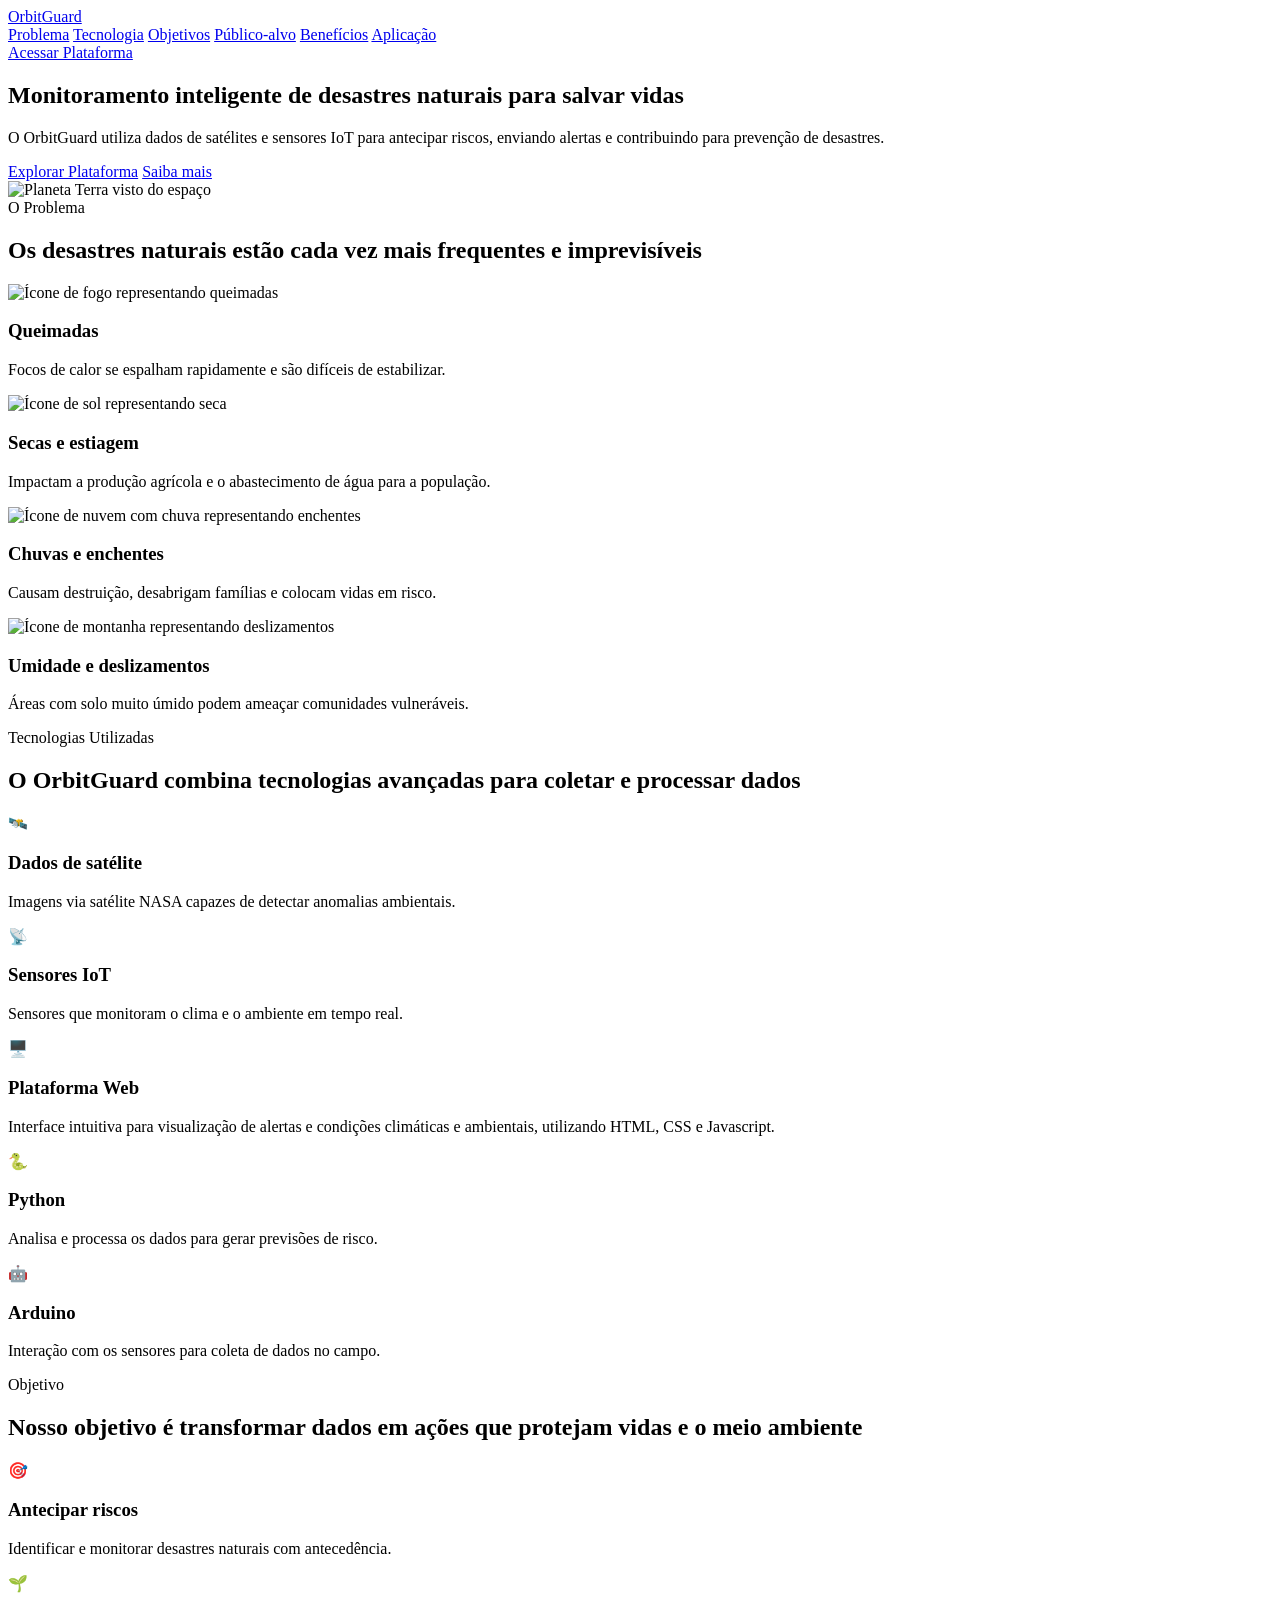
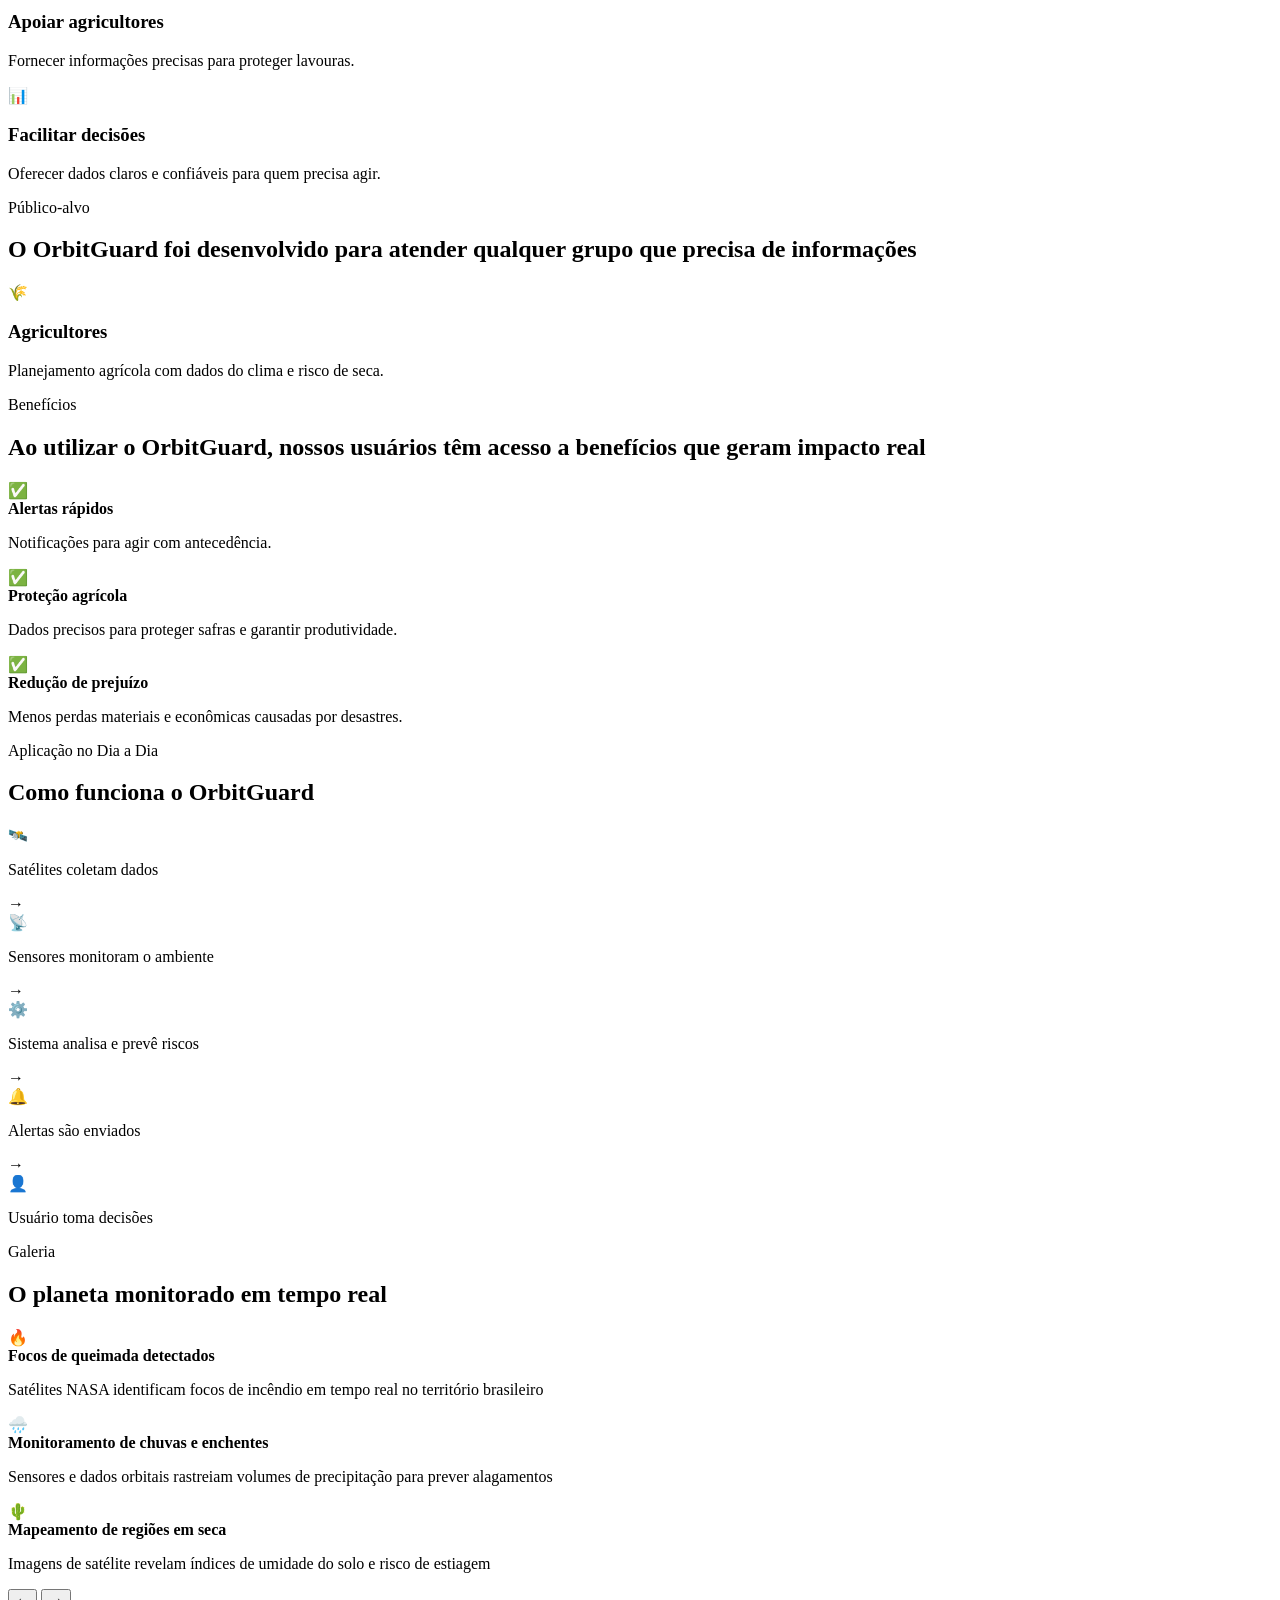
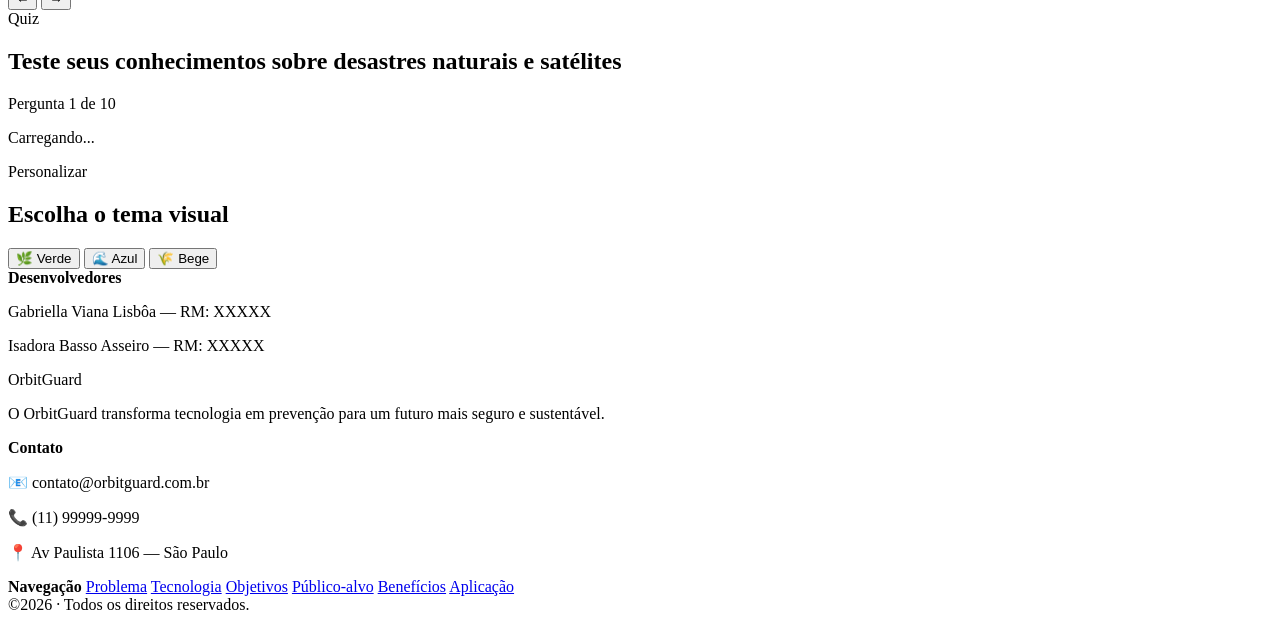
==== index.html @ 0c50b84f "feat/add estrutura html" ====
<!DOCTYPE html>
<html lang="pt-BR">
<head>
  <meta charset="UTF-8" />
  <meta name="viewport" content="width=device-width, initial-scale=1.0" />
  <title>OrbitGuard</title>

  <!-- Google Fonts — você pode trocar por outra que gostar -->
  <link rel="preconnect" href="https://fonts.googleapis.com" />
  <link rel="preconnect" href="https://fonts.gstatic.com" crossorigin />
  <link href="https://fonts.googleapis.com/css2?family=Inter:wght@400;500;600;700&display=swap" rel="stylesheet" />

  <link rel="stylesheet" href="css/style.css" />
</head>
<body>

  <!-- ========================================
       HEADER — fixo no topo, com nav e botão
  ======================================== -->
  <header class="header">
    <a href="#" class="logo">Orbit<span>Guard</span></a>

    <nav class="nav">
      <!-- Os hrefs apontam para o id de cada seção -->
      <a href="#problema">Problema</a>
      <a href="#tecnologia">Tecnologia</a>
      <a href="#objetivos">Objetivos</a>
      <a href="#publico">Público-alvo</a>
      <a href="#beneficios">Benefícios</a>
      <a href="#aplicacao">Aplicação</a>
    </nav>

    <a href="plataforma.html" class="btn-nav">Acessar Plataforma</a>
  </header>


  <!-- ========================================
       HERO — seção de destaque (antes das 6)
       Você pode manter, remover ou adaptar
  ======================================== -->
  <section class="hero">
    <div class="container hero-container">
      <div class="hero-texto">
        <h1>
          Monitoramento inteligente de
          <span class="destaque">desastres naturais</span>
          para salvar vidas
        </h1>
        <p>
          O OrbitGuard utiliza dados de satélites e sensores IoT
          para antecipar riscos, enviando alertas e contribuindo
          para prevenção de desastres.
        </p>
        <div class="hero-btns">
          <a href="plataforma.html" class="btn-primario">Explorar Plataforma</a>
          <a href="#problema" class="btn-secundario">Saiba mais</a>
        </div>
      </div>
      <div class="hero-imagem">
        <div class="terra-wrap">
          <!-- Blue Marble — foto oficial da NASA, domínio público -->
          <img class="terra-img" src="./img/ChatGPT_Image_4_de_jun._de_2026__15_25_46-removebg-preview.png" alt="Planeta Terra visto do espaço">
           
        
        </div>
      </div>
    </div>
  </section>

    <!-- 
       SEÇÃO 1 — PROBLEMA
       id="problema" para o menu funcionar
  -->
  <section id="problema" class="secao">
    <div class="container">

      <!-- Rótulo da seção (aquele texto pequeno verde em cima) -->
      <span class="rotulo-secao">O Problema</span>

      <h2>Os desastres naturais estão cada vez mais frequentes e imprevisíveis</h2>

      <!-- Grid de cards — adicione, remova ou edite os cards aqui -->
      <div class="cards-grid">

        <div class="card card-centro">
          <div class="card-icon"><img src="./img/icon fire.svg" alt="Ícone de fogo representando queimadas"></div>
          <h3>Queimadas</h3>
          <p>Focos de calor se espalham rapidamente e são difíceis de estabilizar.</p>
        </div>

        <div class="card card-centro">
          <div class="card-icon"><img src="./img/icon sun.svg" alt="Ícone de sol representando seca"></div>
          <h3>Secas e estiagem</h3>
          <p>Impactam a produção agrícola e o abastecimento de água para a população.</p>
        </div>

        <div class="card card-centro">
          <div class="card-icon"><img src="./img/icon cloud rain.svg" alt="Ícone de nuvem com chuva representando enchentes"></div>
          <h3>Chuvas e enchentes</h3>
          <p>Causam destruição, desabrigam famílias e colocam vidas em risco.</p>
        </div>

        <div class="card card-centro">
          <div class="card-icon"><img src="./img/icon mountain.svg" alt="Ícone de montanha representando deslizamentos"></div>
          <h3>Umidade e deslizamentos</h3>
          <p>Áreas com solo muito úmido podem ameaçar comunidades vulneráveis.</p>
        </div>

      </div>
        </div>
  </section>


  <!-- ========================================
       SEÇÃO 2 — TECNOLOGIA
  ======================================== -->
  <section id="tecnologia" class="secao secao-alt">
    <div class="container">

      <span class="rotulo-secao">Tecnologias Utilizadas</span>

      <h2>O OrbitGuard combina tecnologias avançadas para coletar e processar dados</h2>

      <div class="cards-grid cards-grid-5">

        <div class="card card-centro">
          <div class="card-icon">🛰️</div>
          <h3>Dados de satélite</h3>
          <p>Imagens via satélite NASA capazes de detectar anomalias ambientais.</p>
        </div>

        <div class="card card-centro">
          <div class="card-icon">📡</div>
          <h3>Sensores IoT</h3>
          <p>Sensores que monitoram o clima e o ambiente em tempo real.</p>
        </div>

        <div class="card card-centro">
          <div class="card-icon">🖥️</div>
          <h3>Plataforma Web</h3>
          <p>Interface intuitiva para visualização de alertas e condições climáticas e ambientais, utilizando HTML, CSS e Javascript.</p>
        </div>

        <div class="card card-centro">
          <div class="card-icon">🐍</div>
          <h3>Python</h3>
          <p>Analisa e processa os dados para gerar previsões de risco.</p>
        </div>

        <div class="card card-centro">
          <div class="card-icon">🤖</div>
          <h3>Arduino</h3>
          <p>Interação com os sensores para coleta de dados no campo.</p>
        </div>

      </div>
    </div>
  </section>


  <!-- ========================================
       SEÇÃO 3 — OBJETIVOS
  ======================================== -->
  <section id="objetivos" class="secao">
    <div class="container">

      <span class="rotulo-secao">Objetivo</span>

      <h2>Nosso objetivo é transformar dados em ações que protejam vidas e o meio ambiente</h2>

      <div class="cards-grid cards-grid-3">

        <div class="card">
          <div class="card-icon">🎯</div>
          <h3>Antecipar riscos</h3>
          <p>Identificar e monitorar desastres naturais com antecedência.</p>
        </div>

        <div class="card">
          <div class="card-icon">🌱</div>
          <h3>Apoiar agricultores</h3>
          <p>Fornecer informações precisas para proteger lavouras.</p>
        </div>

        <div class="card">
          <div class="card-icon">📊</div>
          <h3>Facilitar decisões</h3>
          <p>Oferecer dados claros e confiáveis para quem precisa agir.</p>
        </div>

      </div>
    </div>
  </section>


  <!-- ========================================
       SEÇÃO 4 — PÚBLICO-ALVO
  ======================================== -->
  <section id="publico" class="secao secao-alt">
    <div class="container">

      <span class="rotulo-secao">Público-alvo</span>

      <h2>O OrbitGuard foi desenvolvido para atender qualquer grupo que precisa de informações</h2>

      <div class="cards-grid cards-grid-3 cards-grid-centro">

        <div class="card card-centro">
          <div class="card-icon">🌾</div>
          <h3>Agricultores</h3>
          <p>Planejamento agrícola com dados do clima e risco de seca.</p>
        </div>

      </div>
    </div>
  </section>


  <!-- ========================================
       SEÇÃO 5 — BENEFÍCIOS
  ======================================== -->
  <section id="beneficios" class="secao">
    <div class="container">

      <span class="rotulo-secao">Benefícios</span>

      <h2>Ao utilizar o OrbitGuard, nossos usuários têm acesso a benefícios que geram impacto real</h2>

      <!-- Lista de benefícios com ícone de check -->
      <div class="beneficios-lista">

        <div class="beneficio-item">
          <span class="check">✅</span>
          <div>
            <strong>Alertas rápidos</strong>
            <p>Notificações para agir com antecedência.</p>
          </div>
        </div>

        <div class="beneficio-item">
          <span class="check">✅</span>
          <div>
            <strong>Proteção agrícola</strong>
            <p>Dados precisos para proteger safras e garantir produtividade.</p>
          </div>
        </div>

        <div class="beneficio-item">
          <span class="check">✅</span>
          <div>
            <strong>Redução de prejuízo</strong>
            <p>Menos perdas materiais e econômicas causadas por desastres.</p>
          </div>
        </div>

      </div>
    </div>
  </section>


  <!-- ========================================
       SEÇÃO 6 — APLICAÇÃO NO DIA A DIA
  ======================================== -->
  <section id="aplicacao" class="secao secao-alt">
    <div class="container">

      <span class="rotulo-secao">Aplicação no Dia a Dia</span>

      <h2>Como funciona o OrbitGuard</h2>

      <!-- Fluxo em etapas — adapte os textos e ícones -->
      <div class="fluxo">

        <div class="fluxo-item">
          <div class="fluxo-icon">🛰️</div>
          <p>Satélites coletam dados</p>
        </div>

        <div class="fluxo-seta">→</div>

        <div class="fluxo-item">
          <div class="fluxo-icon">📡</div>
          <p>Sensores monitoram o ambiente</p>
        </div>

        <div class="fluxo-seta">→</div>

        <div class="fluxo-item">
          <div class="fluxo-icon">⚙️</div>
          <p>Sistema analisa e prevê riscos</p>
        </div>

        <div class="fluxo-seta">→</div>

        <div class="fluxo-item">
          <div class="fluxo-icon">🔔</div>
          <p>Alertas são enviados</p>
        </div>

        <div class="fluxo-seta">→</div>

        <div class="fluxo-item">
          <div class="fluxo-icon">👤</div>
          <p>Usuário toma decisões</p>
        </div>

      </div>
    </div>
  </section>


  

  <!-- ========================================
       SEÇÃO SLIDESHOW
  ======================================== -->
  <section id="slideshow" class="secao secao-alt">
    <div class="container">
      <span class="rotulo-secao">Galeria</span>
      <h2>O planeta monitorado em tempo real</h2>

      <div class="slideshow">
        <!-- Slides — troque os emojis/textos pelas suas imagens -->
        <div class="slide active">
          <div class="slide-placeholder">
            <div class="slide-emoji">🔥</div>
            <div class="slide-legenda">
              <strong>Focos de queimada detectados</strong>
              <p>Satélites NASA identificam focos de incêndio em tempo real no território brasileiro</p>
            </div>
          </div>
        </div>

        <div class="slide">
          <div class="slide-placeholder slide-2">
            <div class="slide-emoji">🌧️</div>
            <div class="slide-legenda">
              <strong>Monitoramento de chuvas e enchentes</strong>
              <p>Sensores e dados orbitais rastreiam volumes de precipitação para prever alagamentos</p>
            </div>
          </div>
        </div>

        <div class="slide">
          <div class="slide-placeholder slide-3">
            <div class="slide-emoji">🌵</div>
            <div class="slide-legenda">
              <strong>Mapeamento de regiões em seca</strong>
              <p>Imagens de satélite revelam índices de umidade do solo e risco de estiagem</p>
            </div>
          </div>
        </div>

        <!-- Botões de navegação -->
        <button class="slide-btn slide-prev" onclick="moverSlide(-1)">&#8592;</button>
        <button class="slide-btn slide-next" onclick="moverSlide(1)">&#8594;</button>

        <!-- Indicadores (bolinhas) -->
        <div class="slide-dots">
          <span class="dot active" onclick="irParaSlide(0)"></span>
          <span class="dot" onclick="irParaSlide(1)"></span>
          <span class="dot" onclick="irParaSlide(2)"></span>
        </div>
      </div>

    </div>
  </section>


  <!-- ========================================
       SEÇÃO QUIZ
  ======================================== -->
  <section id="quiz" class="secao">
    <div class="container">
      <span class="rotulo-secao">Quiz</span>
      <h2>Teste seus conhecimentos sobre desastres naturais e satélites</h2>

      <div class="quiz-box">

        <!-- Progresso -->
        <div class="quiz-progresso">
          <span id="quiz-num">Pergunta 1 de 10</span>
          <div class="barra-wrap">
            <div class="barra-fill" id="barra-fill" style="width: 10%"></div>
          </div>
        </div>

        <!-- Pergunta -->
        <div id="quiz-area">
          <p class="quiz-pergunta" id="quiz-pergunta">Carregando...</p>
          <div class="quiz-opcoes" id="quiz-opcoes">
            <!-- Opções geradas via JS -->
          </div>
          <p class="quiz-feedback" id="quiz-feedback"></p>
          <button class="btn-primario" id="btn-proxima" onclick="proximaPergunta()" style="display:none; margin-top:16px;">
            Próxima →
          </button>
        </div>

        <!-- Resultado final (escondido até acabar) -->
        <div id="quiz-resultado" style="display:none;" class="quiz-resultado">
          <div class="resultado-emoji" id="resultado-emoji">🏆</div>
          <h3 id="resultado-titulo">Parabéns!</h3>
          <p id="resultado-texto">Você acertou X de 10 perguntas.</p>
          <button class="btn-primario" onclick="reiniciarQuiz()" style="margin-top: 20px;">
            Jogar novamente
          </button>
        </div>

      </div>
    </div>
  </section>


  <!-- ========================================
       SEÇÃO TROCA DE TEMA (Web Dev)
  ======================================== -->
  <section class="secao secao-alt">
    <div class="container">
      <span class="rotulo-secao">Personalizar</span>
      <h2>Escolha o tema visual</h2>
      <div class="temas-row">
        <button class="tema-btn tema-verde active" onclick="trocarTema('verde')" title="Verde (padrão)">
          🌿 Verde
        </button>
        <button class="tema-btn tema-azul" onclick="trocarTema('azul')" title="Azul escuro">
          🌊 Azul
        </button>
        <button class="tema-btn tema-bege" onclick="trocarTema('bege')" title="Bege claro">
          🌾 Bege
        </button>
      </div>
    </div>
  </section>
  
  <!-- ========================================
       FOOTER
  ======================================== -->
  <footer class="footer">
    <div class="footer-inner">

      <div class="footer-col">
        <strong>Desenvolvedores</strong>
        <!-- Coloque aqui o nome e RM de cada integrante -->
        <p>Gabriella Viana Lisbôa — RM: XXXXX</p>
        <p>Isadora Basso Asseiro — RM: XXXXX</p>
      </div>

      <div class="footer-col footer-brand">
        <span class="logo">Orbit<span>Guard</span></span>
        <p>O OrbitGuard transforma tecnologia em prevenção para um futuro mais seguro e sustentável.</p>
      </div>

      <div class="footer-col">
        <strong>Contato</strong>
        <p>📧 contato@orbitguard.com.br</p>
        <p>📞 (11) 99999-9999</p>
        <p>📍 Av Paulista 1106 — São Paulo</p>
      </div>

      <div class="footer-col">
        <strong>Navegação</strong>
        <a href="#problema">Problema</a>
        <a href="#tecnologia">Tecnologia</a>
        <a href="#objetivos">Objetivos</a>
        <a href="#publico">Público-alvo</a>
        <a href="#beneficios">Benefícios</a>
        <a href="#aplicacao">Aplicação</a>
      </div>

    </div>

    <div class="footer-bottom">
      ©2026 · Todos os direitos reservados.
    </div>
  </footer>

  <script src="js/quiz.js"></script>

</body>
</html>
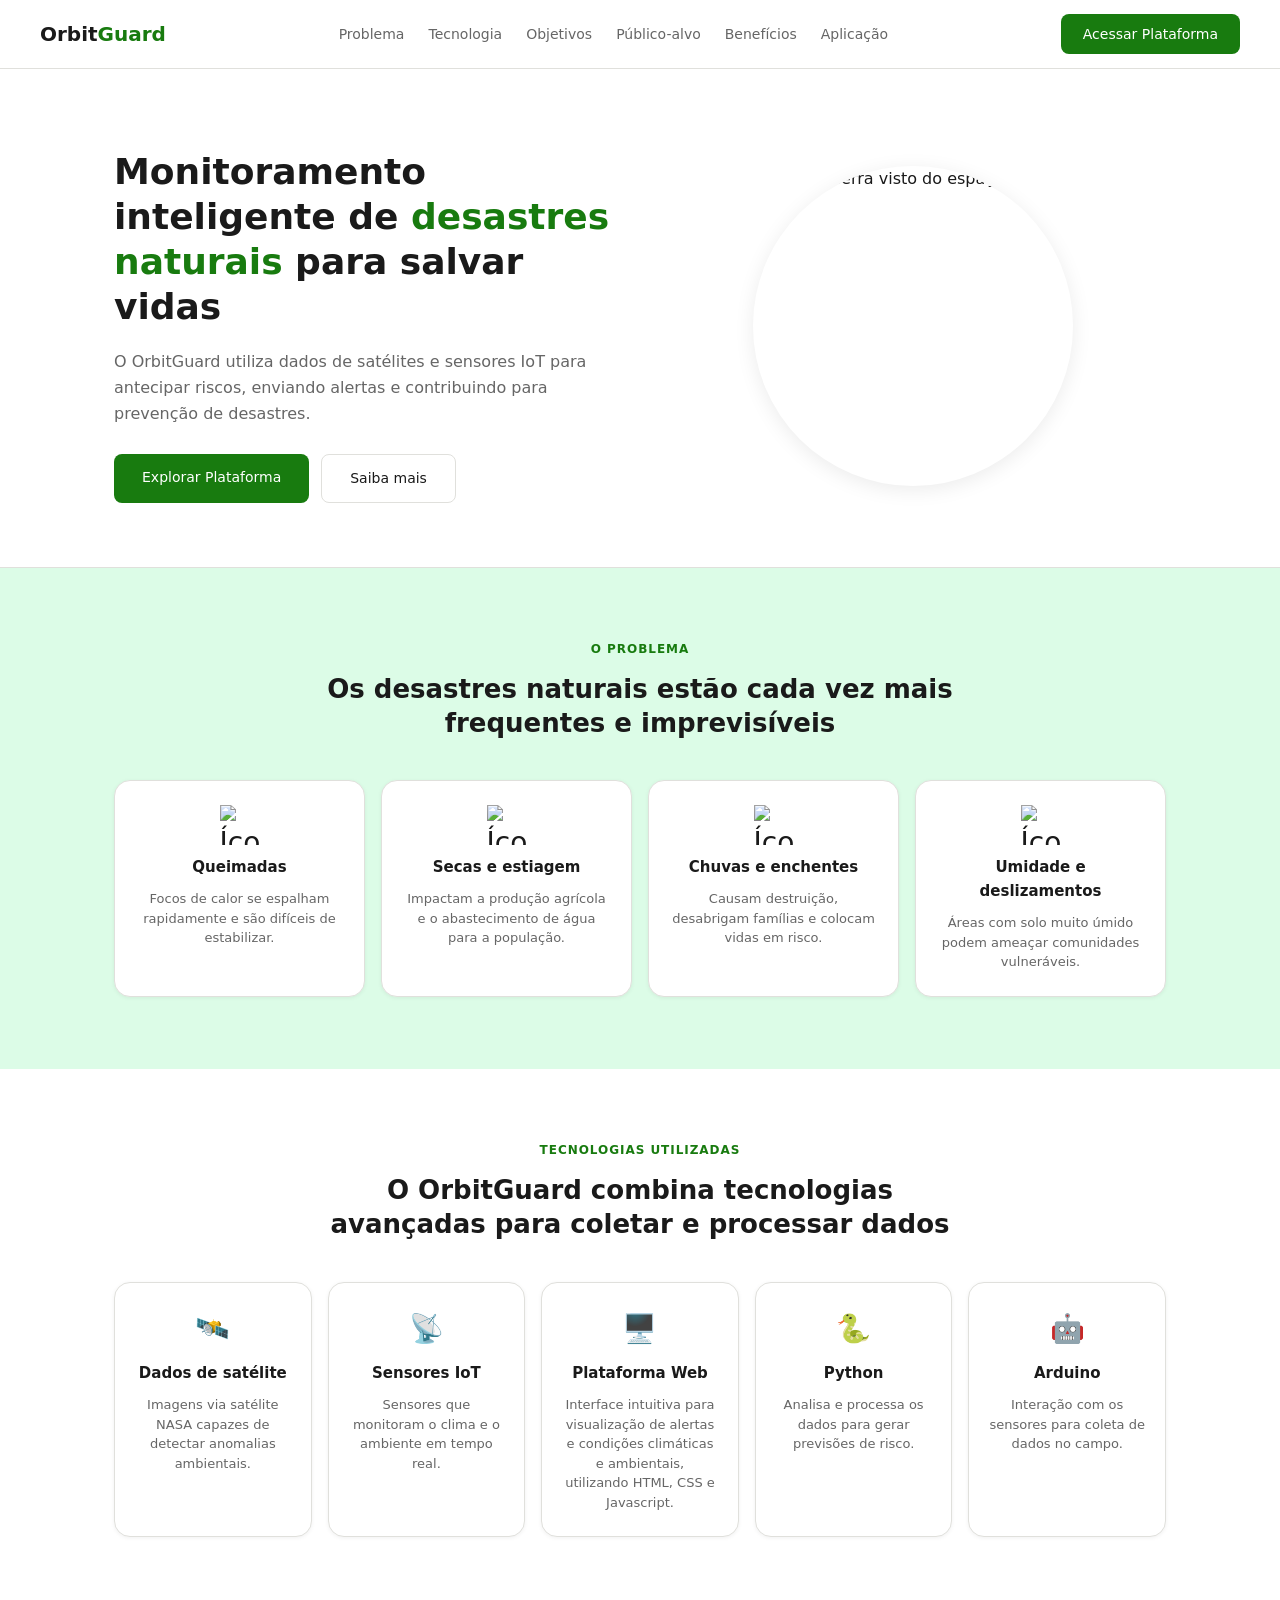
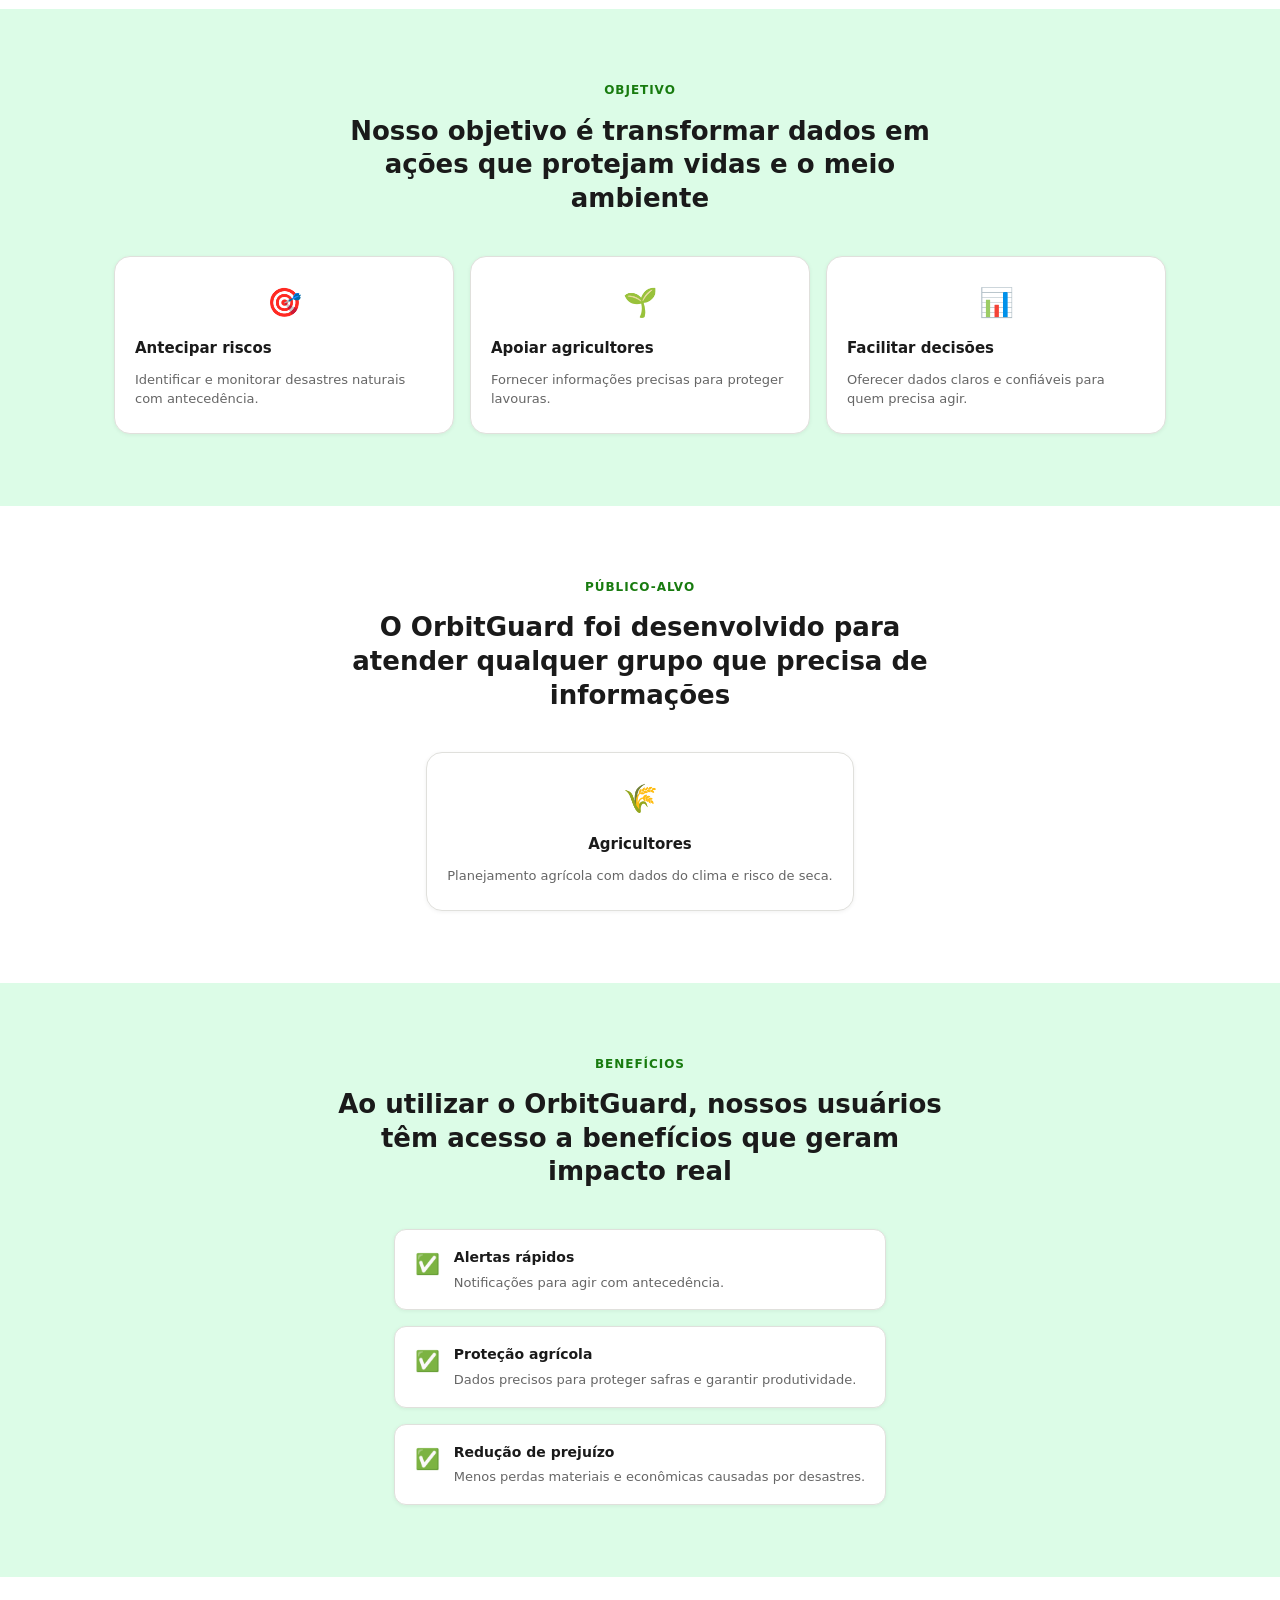
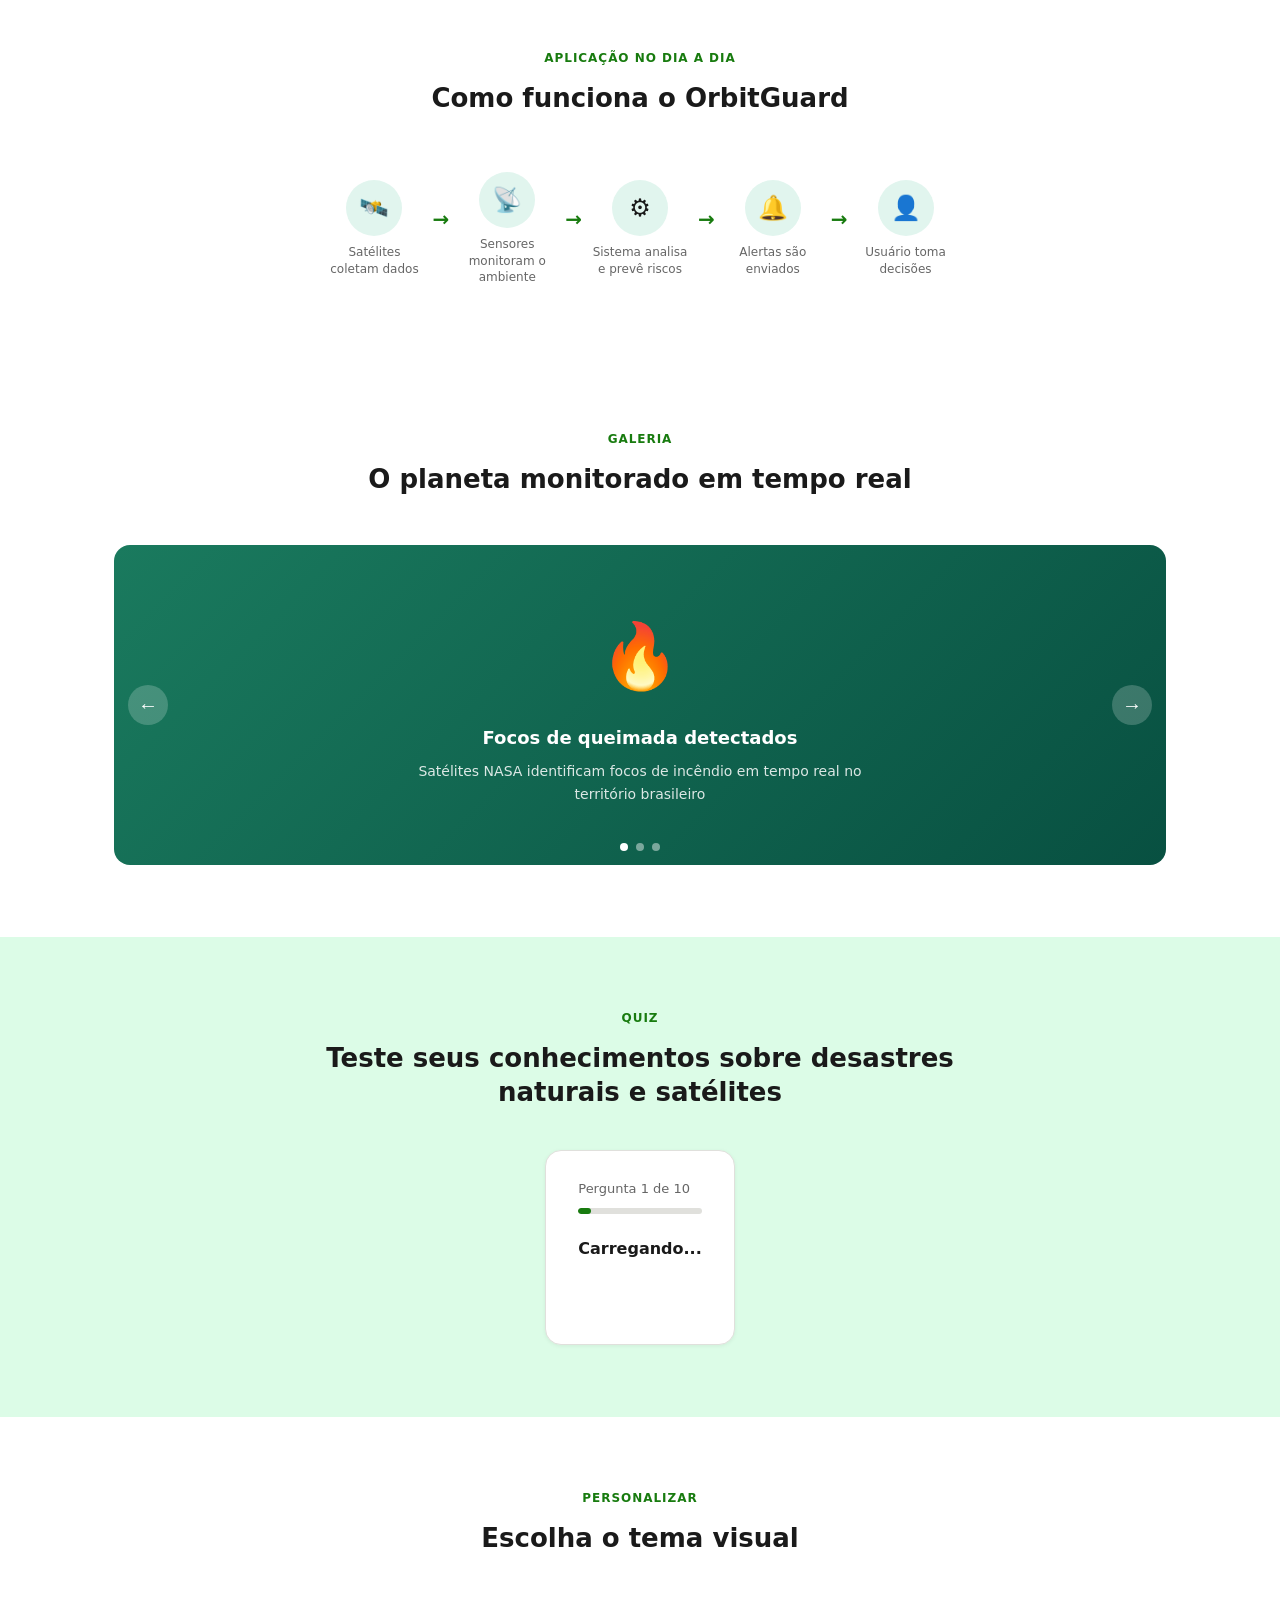
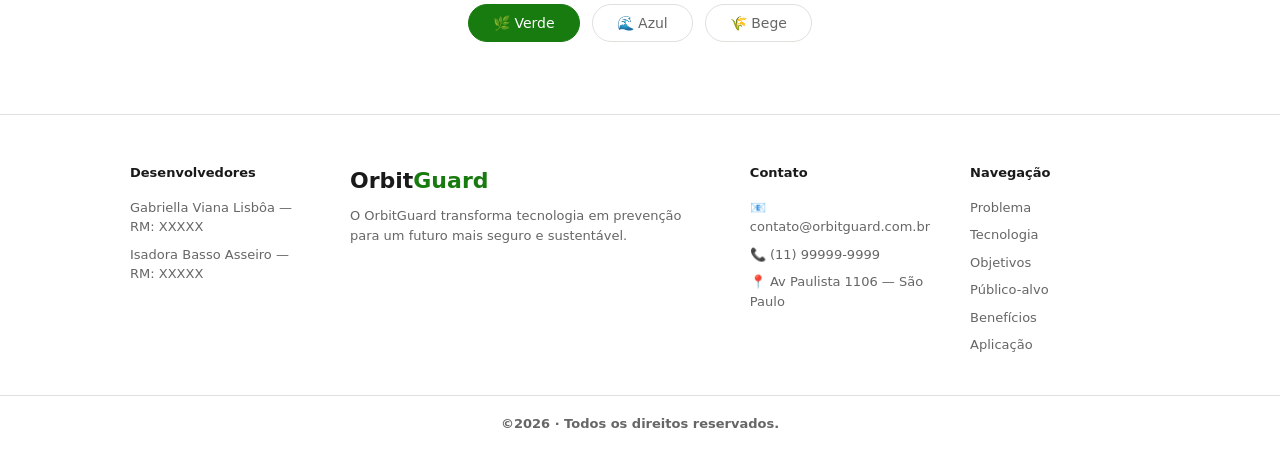
==== commit 39bad84f: "feat/linkagem com do html com css" ====
--- a/index.html
+++ b/index.html
@@ -10,7 +10,7 @@
   <link rel="preconnect" href="https://fonts.gstatic.com" crossorigin />
   <link href="https://fonts.googleapis.com/css2?family=Inter:wght@400;500;600;700&display=swap" rel="stylesheet" />
 
-  <link rel="stylesheet" href="css/style.css" />
+  <link rel="stylesheet" href="./css/style.css" />
 </head>
 <body>
 
--- a/css/style.css
+++ b/css/style.css
@@ -0,0 +1,696 @@
+/* ================================
+   RESET
+================================ */
+*, *::before, *::after {
+  box-sizing: border-box;
+  margin: 0;
+  padding: 0;
+}
+:root {
+  --green:       #187B0F;
+  --green-dark:  #187B0F;
+  --green-light: #E1F5EE;
+  --bg:          #DCFCE7;
+  --bg-alt:      #eaf0ea;
+  --white:       #ffffff;
+  --text:        #1a1a1a;
+  --text-muted:  #666666;
+  --border:      #e0e0dc;
+
+  --radius-sm:   8px;
+  --radius-md:   12px;
+  --radius-lg:   16px;
+  --shadow-sm:   0 1px 4px rgba(0,0,0,.06);
+  --shadow-md:   0 4px 20px rgba(0,0,0,.08);
+}
+
+/* ================================
+   BASE
+================================ */
+body {
+  font-family: 'Inter', system-ui, sans-serif;
+  background: var(--bg);
+  color: var(--text);
+  line-height: 1.6;
+}
+
+/* Container centralizado — usado em todas as seções */
+.container {
+  max-width: 1100px;
+  margin: 0 auto;
+  padding: 0 24px;
+}
+
+a {
+  text-decoration: none;
+  color: inherit;
+}
+
+img {
+  max-width: 100%;
+  display: block;
+}
+
+/* ================================
+   HEADER
+================================ */
+.header {
+  position: sticky;
+  top: 0;
+  z-index: 100;
+  background: var(--white);
+  border-bottom: 1px solid var(--border);
+  padding: 14px 40px;
+  display: flex;
+  align-items: center;
+  justify-content: space-between;
+  gap: 24px;
+}
+
+/* Logo */
+.logo {
+  font-size: 20px;
+  font-weight: 700;
+  color: var(--text);
+  white-space: nowrap;
+}
+
+.logo span {
+  color: var(--green);
+}
+
+/* Nav links */
+.nav {
+  display: flex;
+  align-items: center;
+  gap: 24px;
+}
+
+.nav a {
+  font-size: 14px;
+  color: var(--text-muted);
+  transition: color .15s;
+}
+
+.nav a:hover {
+  color: var(--text);
+}
+
+/* Botão do header */
+.btn-nav {
+  background: var(--green);
+  color: #fff;
+  padding: 9px 22px;
+  border-radius: var(--radius-sm);
+  font-size: 14px;
+  font-weight: 500;
+  white-space: nowrap;
+  transition: background .15s;
+}
+
+.btn-nav:hover {
+  background: var(--green-dark);
+}
+
+/* ================================
+   HERO
+================================ */
+.hero {
+  background: var(--white);
+  padding: 80px 0 64px;
+  border-bottom: 1px solid var(--border);
+  overflow: hidden;
+}
+
+/* Container do hero: 2 colunas */
+.hero-container {
+  display: grid;
+  grid-template-columns: 1fr 1fr;
+  align-items: center;
+  gap: 40px;
+  max-width: 1100px;
+}
+
+.hero-texto {
+  display: flex;
+  flex-direction: column;
+  gap: 20px;
+}
+
+.hero h1 {
+  font-size: 36px;
+  font-weight: 700;
+  line-height: 1.25;
+  color: var(--text);
+}
+
+/* Palavra em destaque no título */
+.destaque {
+  color: var(--green);
+}
+
+.hero p {
+  font-size: 16px;
+  color: var(--text-muted);
+  max-width: 480px;
+}
+
+.hero-btns {
+  display: flex;
+  gap: 12px;
+  flex-wrap: wrap;
+  margin-top: 8px;
+}
+
+/* Imagem da Terra */
+.hero-imagem {
+  display: flex;
+  justify-content: center;
+  align-items: center;
+
+ 
+}
+
+.terra-img {
+  object-fit: cover;
+  width: 320px;
+  height: 320px;
+  
+  
+ 
+}
+.terra-wrap {
+  width: 320px;
+  height: 320px;
+  border-radius: 50%;
+  overflow: hidden;
+  box-shadow: var(--shadow-md);
+
+}
+
+/* Botões do hero */
+.btn-primario {
+  background: var(--green);
+  color: #fff;
+  padding: 12px 28px;
+  border-radius: var(--radius-sm);
+  font-size: 14px;
+  font-weight: 500;
+  transition: background .15s;
+  display: inline-block;
+}
+
+.btn-primario:hover {
+  background: var(--green-dark);
+}
+
+.btn-secundario {
+  background: transparent;
+  color: var(--text);
+  border: 1.5px solid var(--border);
+  padding: 12px 28px;
+  border-radius: var(--radius-sm);
+  font-size: 14px;
+  font-weight: 500;
+  transition: all .15s;
+  display: inline-block;
+}
+
+.btn-secundario:hover {
+  border-color: var(--green);
+  color: var(--green);
+}
+
+/* ================================
+   SEÇÕES
+================================ */
+.secao {
+  padding: 72px 0;
+  background: var(--bg);
+}
+
+.secao .container {
+  display: flex;
+  flex-direction: column;
+  align-items: center;
+}
+
+/* Seções com fundo alternado */
+.secao-alt {
+  background: var(--white);
+}
+
+/* Rótulo pequeno verde em cima do título */
+.rotulo-secao {
+  display: block;
+  font-size: 12px;
+  font-weight: 600;
+  color: var(--green);
+  text-transform: uppercase;
+  letter-spacing: .08em;
+  margin-bottom: 14px;
+  text-align: center;
+}
+
+.secao h2 {
+  font-size: 26px;
+  font-weight: 700;
+  color: var(--text);
+  max-width: 640px;
+  line-height: 1.3;
+  margin-bottom: 40px;
+  text-align: center;
+}
+
+/* ================================
+   GRID DE CARDS (4 colunas)
+================================ */
+.cards-grid {
+  display: grid;
+  grid-template-columns: repeat(4, 1fr);
+  gap: 16px;
+}
+
+/* Variante de 3 colunas */
+.cards-grid-3 {
+  grid-template-columns: repeat(3, 1fr);
+}
+
+/* Grid centralizado — usado quando tem poucos cards (ex: público-alvo com 1 card) */
+.cards-grid-centro {
+ display: flex; 
+ justify-content: center;
+}
+
+/* Variante de 5 colunas */
+.cards-grid-5 {
+  grid-template-columns: repeat(5, 1fr);
+}
+
+/* Card individual */
+.card {
+  background: var(--white);
+  border: 1px solid var(--border);
+  border-radius: var(--radius-lg);
+  padding: 24px 20px;
+  display: flex;
+  flex-direction: column;
+  gap: 10px;
+  box-shadow: var(--shadow-sm);
+  transition: transform .18s, box-shadow .18s;
+ 
+}
+.card-agricola {
+  background: var(--white);
+  border: 1px solid var(--border);
+  border-radius: var(--radius-lg);
+  padding: 24px 20px;
+  display: flex;
+  flex-direction: column;
+  gap: 10px;
+  box-shadow: var(--shadow-sm);
+  transition: transform .18s, box-shadow .18s;
+  width: 400px;
+  height: 200px;
+ 
+}
+
+.card:hover {
+  transform: translateY(-3px);
+  box-shadow: var(--shadow-md);
+}
+
+.card-icon {
+  font-size: 28px;
+  display: flex;
+  justify-content: center;
+  align-items: center;
+}
+
+.card-icon img {
+  width: 40px;
+  height: 40px;
+  object-fit: contain;
+}
+
+/* Ícone SVG para seção problema */
+.card-icon-svg {
+  display: flex;
+  justify-content: center;
+  margin-bottom: 4px;
+}
+
+/* Card centralizado (usado na seção problema) */
+.card-centro {
+  align-items: center;
+  text-align: center;
+}
+
+.card h3 {
+  font-size: 15px;
+  font-weight: 600;
+  color: var(--text);
+}
+
+.card p {
+  font-size: 13px;
+  color: var(--text-muted);
+  line-height: 1.5;
+}
+
+/* ================================
+   BENEFÍCIOS (lista com check)
+================================ */
+.beneficios-lista {
+  display: flex;
+  flex-direction: column;
+  gap: 16px;
+  max-width: 640px;
+}
+
+.beneficio-item {
+  display: flex;
+  align-items: flex-start;
+  gap: 14px;
+  background: var(--white);
+  border: 1px solid var(--border);
+  border-radius: var(--radius-md);
+  padding: 16px 20px;
+  box-shadow: var(--shadow-sm);
+}
+
+.check {
+  font-size: 20px;
+  flex-shrink: 0;
+  margin-top: 2px;
+}
+
+.beneficio-item strong {
+  display: block;
+  font-size: 14px;
+  font-weight: 600;
+  color: var(--text);
+  margin-bottom: 4px;
+}
+
+.beneficio-item p {
+  font-size: 13px;
+  color: var(--text-muted);
+}
+
+/* ================================
+   FLUXO DE ETAPAS (seção 6)
+================================ */
+.fluxo {
+  display: flex;
+  align-items: center;
+  gap: 8px;
+  flex-wrap: wrap;
+  margin-top: 16px;
+}
+
+.fluxo-item {
+  display: flex;
+  flex-direction: column;
+  align-items: center;
+  gap: 8px;
+  text-align: center;
+  max-width: 100px;
+}
+
+.fluxo-icon {
+  width: 56px;
+  height: 56px;
+  background: var(--green-light);
+  border-radius: 50%;
+  display: flex;
+  align-items: center;
+  justify-content: center;
+  font-size: 24px;
+}
+
+.fluxo-item p {
+  font-size: 12px;
+  color: var(--text-muted);
+  line-height: 1.4;
+}
+
+.fluxo-seta {
+  font-size: 20px;
+  color: var(--green);
+  font-weight: 700;
+  padding-bottom: 20px;
+}
+
+/* ================================
+   FOOTER
+================================ */
+.footer {
+  background: var(--white);
+  border-top: 1px solid var(--border);
+}
+
+.footer-inner {
+  max-width: 1100px;
+  margin: 0 auto;
+  padding: 48px 40px 40px;
+  display: grid;
+  grid-template-columns: 1fr 2fr 1fr 1fr;
+  gap: 40px;
+}
+
+.footer-col {
+  display: flex;
+  flex-direction: column;
+  gap: 8px;
+}
+
+.footer-col strong {
+  font-size: 13px;
+  font-weight: 600;
+  color: var(--text);
+  margin-bottom: 6px;
+}
+
+.footer-col p,
+.footer-col a {
+  font-size: 13px;
+  color: var(--text-muted);
+  line-height: 1.5;
+  transition: color .15s;
+}
+
+.footer-col a:hover {
+  color: var(--green);
+}
+
+.footer-brand .logo {
+  font-size: 22px;
+  font-weight: 700;
+}
+
+.footer-bottom {
+  text-align: center;
+  font-size: 13px;
+  font-weight: 600;
+  color: var(--text-muted);
+  padding: 18px 40px;
+  border-top: 1px solid var(--border);
+}
+
+/* ================================
+   RESPONSIVO
+================================ */
+@media (max-width: 900px) {
+  .cards-grid,
+  .cards-grid-5 {
+    grid-template-columns: repeat(3, 1fr);
+  }
+
+  .footer-inner {
+    grid-template-columns: 1fr 1fr;
+  }
+
+  .nav {
+    display: none; /* simplificado — você pode criar um menu hambúrguer depois */
+  }
+}
+
+@media (max-width: 900px) {
+  .hero-container {
+    grid-template-columns: 1fr;
+  }
+  .terra-wrap {
+    width: 280px;
+    height: 280px;
+  }
+  .hero-imagem {
+    order: -1;
+  }
+}
+
+@media (max-width: 600px) {
+  .hero h1 {
+    font-size: 26px;
+  }
+
+  .cards-grid,
+  .cards-grid-3 {
+    grid-template-columns: 1fr;
+  }
+
+  .fluxo {
+    flex-direction: column;
+    align-items: flex-start;
+  }
+
+  .fluxo-seta {
+    transform: rotate(90deg);
+    padding: 0 0 0 22px;
+  }
+
+  .footer-inner {
+    grid-template-columns: 1fr;
+    gap: 28px;
+    padding: 32px 24px;
+  }
+
+  .header {
+    padding: 14px 20px;
+  }
+}
+
+
+/* ================================
+   SLIDESHOW
+================================ */
+.slideshow {
+  position: relative;
+  width: 100%;
+  border-radius: var(--radius-lg);
+  overflow: hidden;
+  margin-top: 8px;
+}
+
+.slide { display: none; }
+.slide.active { display: block; }
+
+.slide-placeholder {
+  background: linear-gradient(135deg, #1a7a5e 0%, #085041 100%);
+  height: 320px;
+  display: flex;
+  flex-direction: column;
+  align-items: center;
+  justify-content: center;
+  gap: 16px;
+  padding: 32px;
+  text-align: center;
+}
+
+.slide-2 { background: linear-gradient(135deg, #185FA5 0%, #0C3D70 100%); }
+.slide-3 { background: linear-gradient(135deg, #8a6a1a 0%, #5c4510 100%); }
+
+.slide-emoji { font-size: 64px; }
+
+.slide-legenda { color: #fff; }
+.slide-legenda strong { display: block; font-size: 18px; font-weight: 600; margin-bottom: 8px; }
+.slide-legenda p { font-size: 14px; opacity: .85; max-width: 480px; }
+
+.slide-btn {
+  position: absolute;
+  top: 50%;
+  transform: translateY(-50%);
+  background: rgba(255,255,255,.2);
+  border: none;
+  color: #fff;
+  font-size: 20px;
+  width: 40px;
+  height: 40px;
+  border-radius: 50%;
+  cursor: pointer;
+  transition: background .15s;
+}
+.slide-btn:hover { background: rgba(255,255,255,.4); }
+.slide-prev { left: 14px; }
+.slide-next { right: 14px; }
+
+.slide-dots {
+  position: absolute;
+  bottom: 14px;
+  left: 50%;
+  transform: translateX(-50%);
+  display: flex;
+  gap: 8px;
+}
+.dot { width: 8px; height: 8px; border-radius: 50%; background: rgba(255,255,255,.45); cursor: pointer; transition: background .2s; }
+.dot.active { background: #fff; }
+
+
+/* ================================
+   QUIZ
+================================ */
+.quiz-box {
+  background: var(--white);
+  border: 1px solid var(--border);
+  border-radius: var(--radius-lg);
+  padding: 28px 32px;
+  max-width: 680px;
+  box-shadow: var(--shadow-sm);
+}
+
+.quiz-progresso { display: flex; flex-direction: column; gap: 8px; margin-bottom: 24px; }
+.quiz-progresso span { font-size: 13px; color: var(--text-muted); font-weight: 500; }
+.barra-wrap { width: 100%; height: 6px; background: var(--border); border-radius: 10px; overflow: hidden; }
+.barra-fill { height: 100%; background: var(--green); border-radius: 10px; transition: width .4s ease; }
+
+.quiz-pergunta { font-size: 16px; font-weight: 600; color: var(--text); line-height: 1.4; margin-bottom: 20px; }
+
+.quiz-opcoes { display: flex; flex-direction: column; gap: 10px; }
+
+.opcao-btn {
+  width: 100%;
+  text-align: left;
+  background: var(--bg);
+  border: 1.5px solid var(--border);
+  border-radius: var(--radius-md);
+  padding: 12px 16px;
+  font-family: inherit;
+  font-size: 14px;
+  color: var(--text);
+  cursor: pointer;
+  transition: all .15s;
+}
+.opcao-btn:hover:not(:disabled) { border-color: var(--green); background: var(--green-light); }
+.opcao-btn.correta { background: #E1F5EE; border-color: #1a7a5e; color: #085041; font-weight: 500; }
+.opcao-btn.errada  { background: #fde8e8; border-color: #b91c1c; color: #b91c1c; }
+.opcao-btn:disabled { cursor: default; }
+
+.quiz-feedback { font-size: 14px; font-weight: 500; margin-top: 14px; min-height: 22px; }
+.feedback-ok   { color: #085041; }
+.feedback-erro { color: #b91c1c; }
+
+.quiz-resultado { text-align: center; padding: 24px 0 8px; display: flex; flex-direction: column; align-items: center; gap: 12px; }
+.resultado-emoji { font-size: 56px; }
+.quiz-resultado h3 { font-size: 20px; font-weight: 700; color: var(--text); }
+.quiz-resultado p  { font-size: 15px; color: var(--text-muted); }
+
+
+/* ================================
+   TROCA DE TEMA
+================================ */
+.temas-row { display: flex; gap: 12px; flex-wrap: wrap; margin-top: 8px; }
+
+.tema-btn {
+  padding: 10px 24px;
+  border: 1.5px solid var(--border);
+  border-radius: 30px;
+  background: var(--white);
+  font-family: inherit;
+  font-size: 14px;
+  font-weight: 500;
+  color: var(--text-muted);
+  cursor: pointer;
+  transition: all .15s;
+}
+.tema-btn:hover { border-color: var(--green); color: var(--green); }
+.tema-btn.active { background: var(--green); color: #fff; border-color: var(--green); filter: none; }
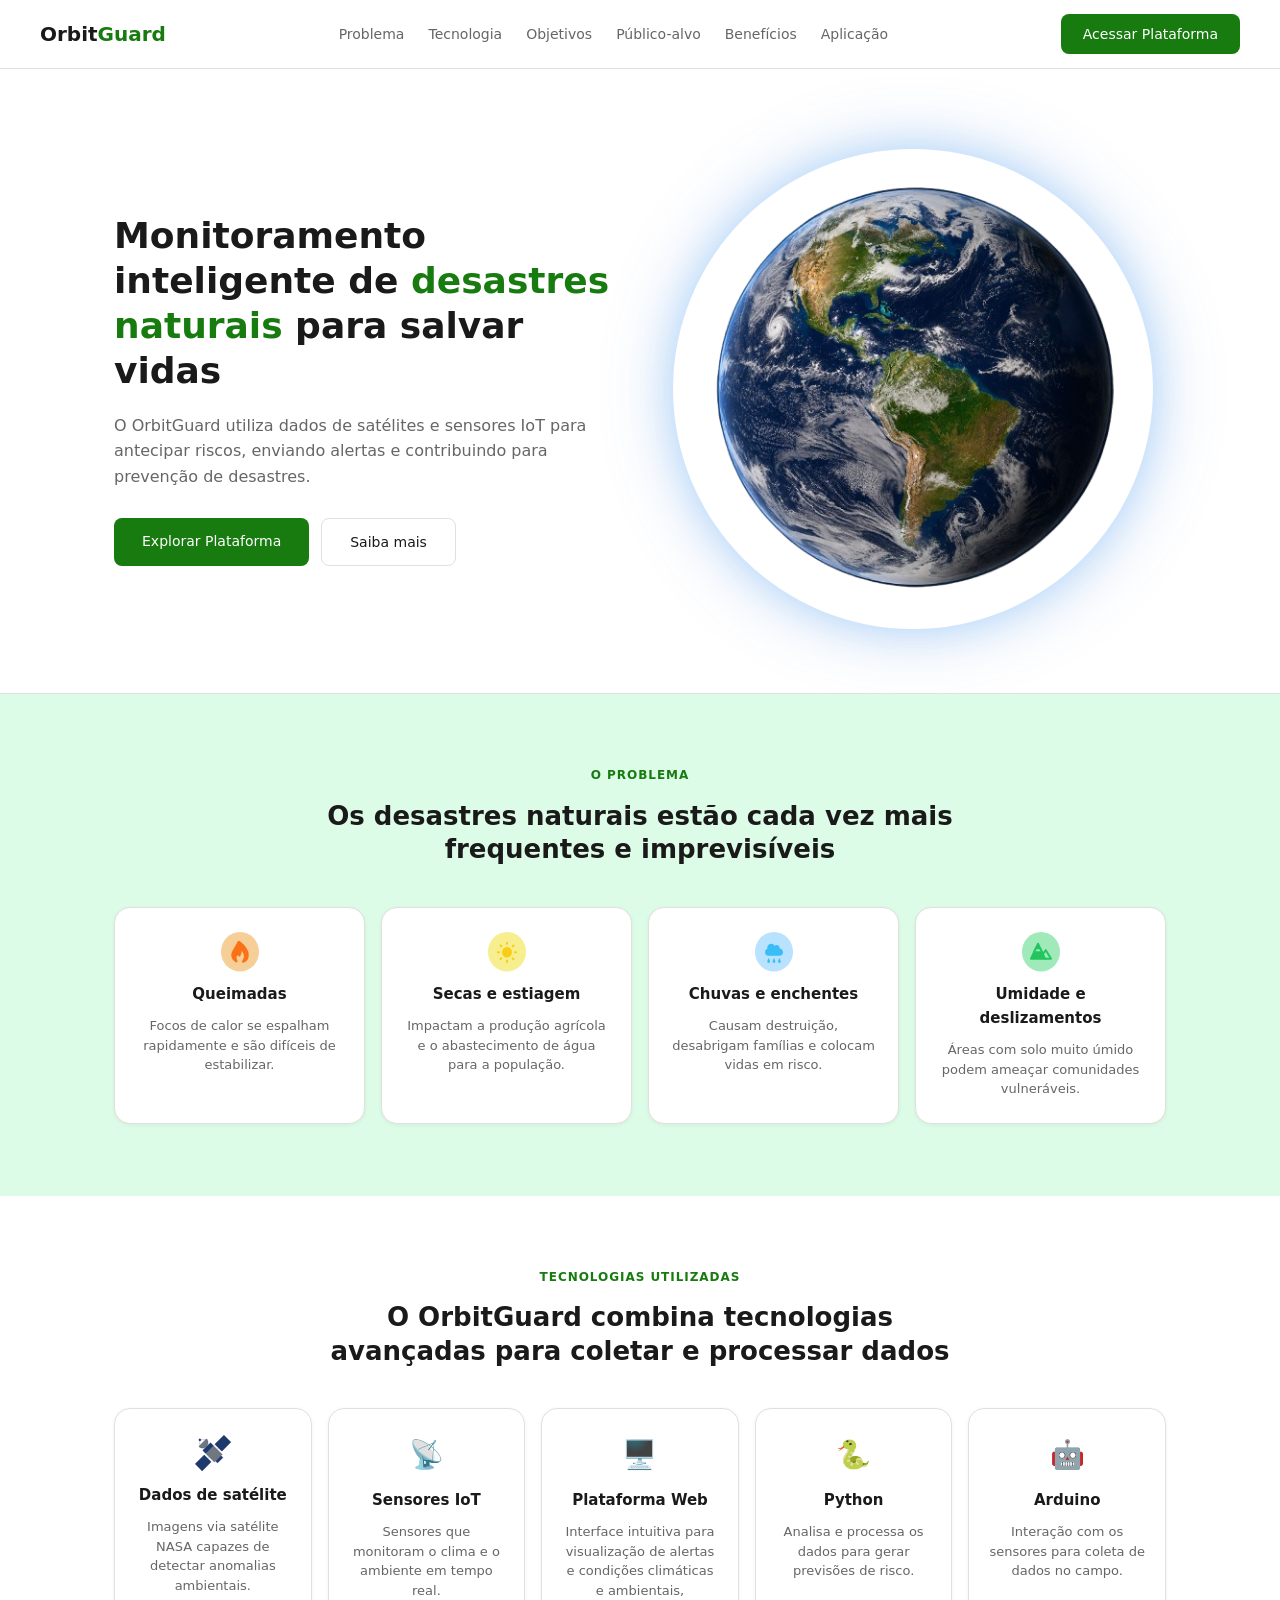
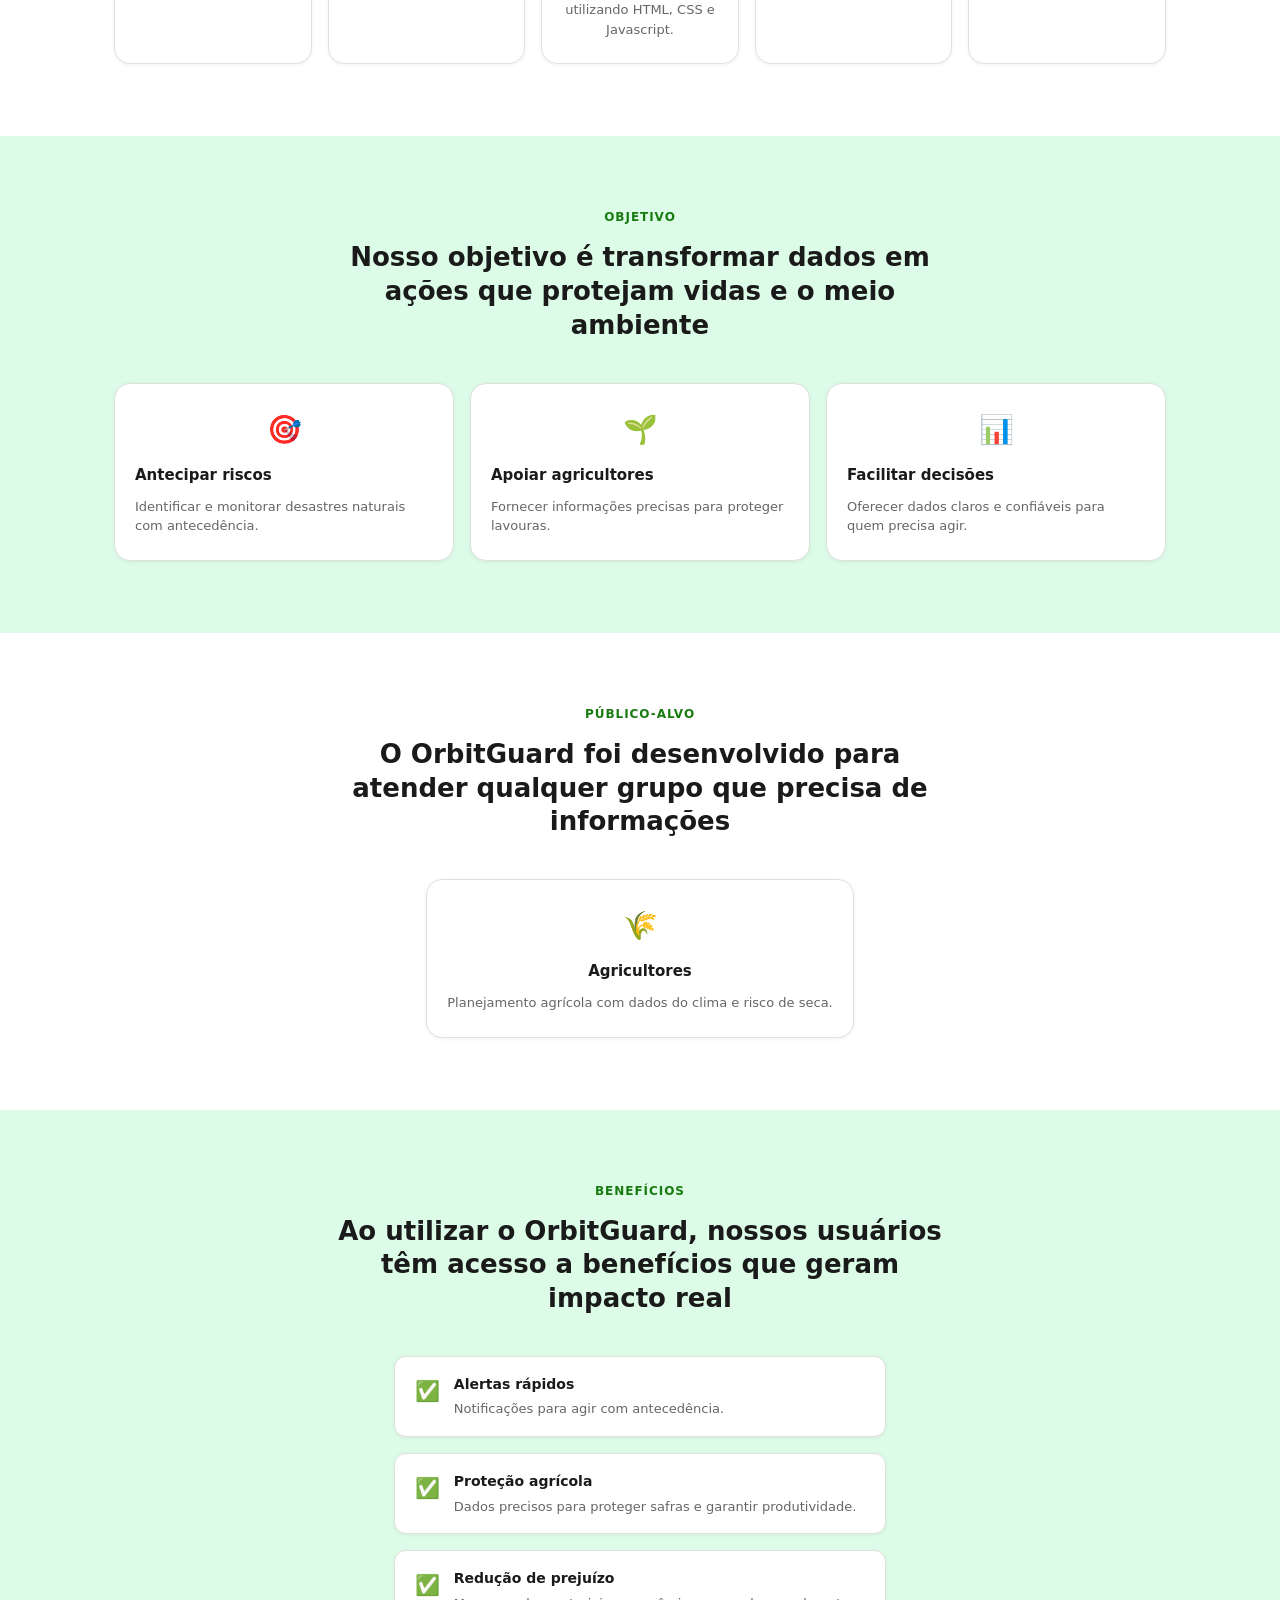
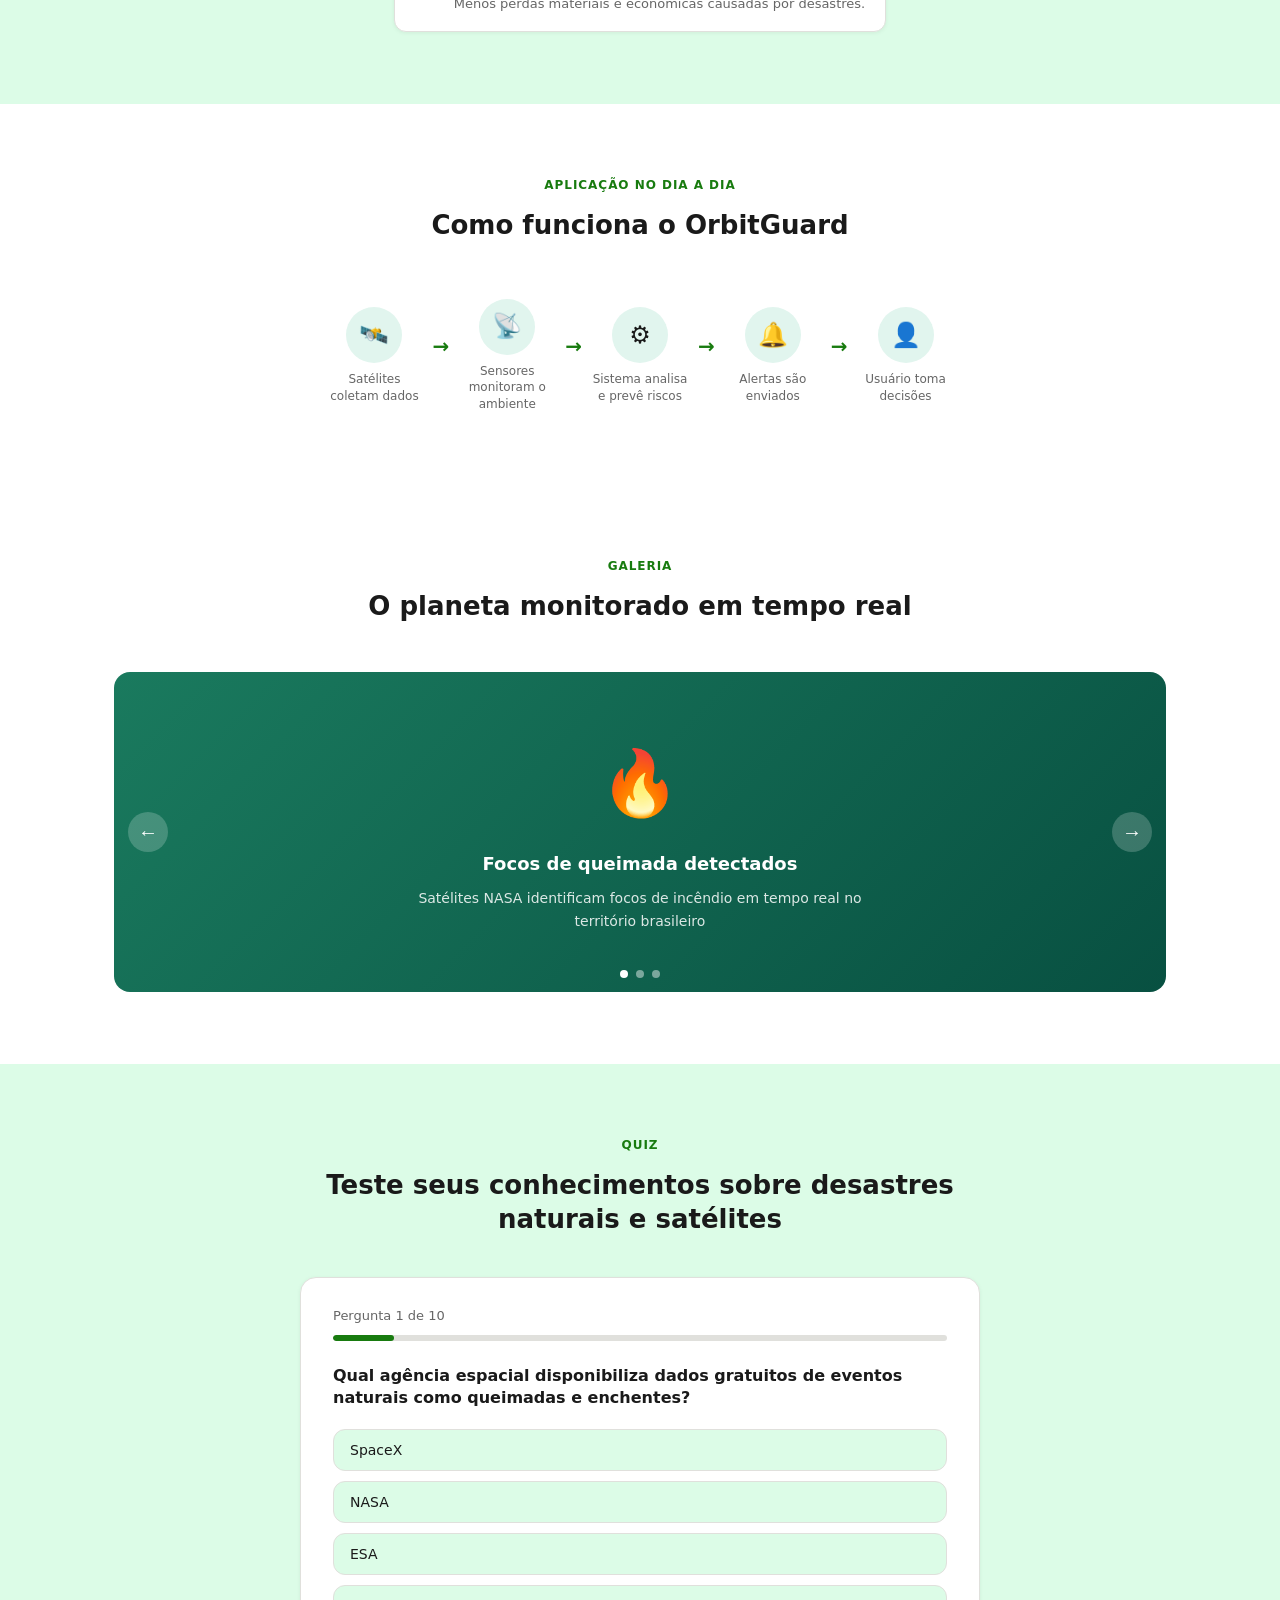
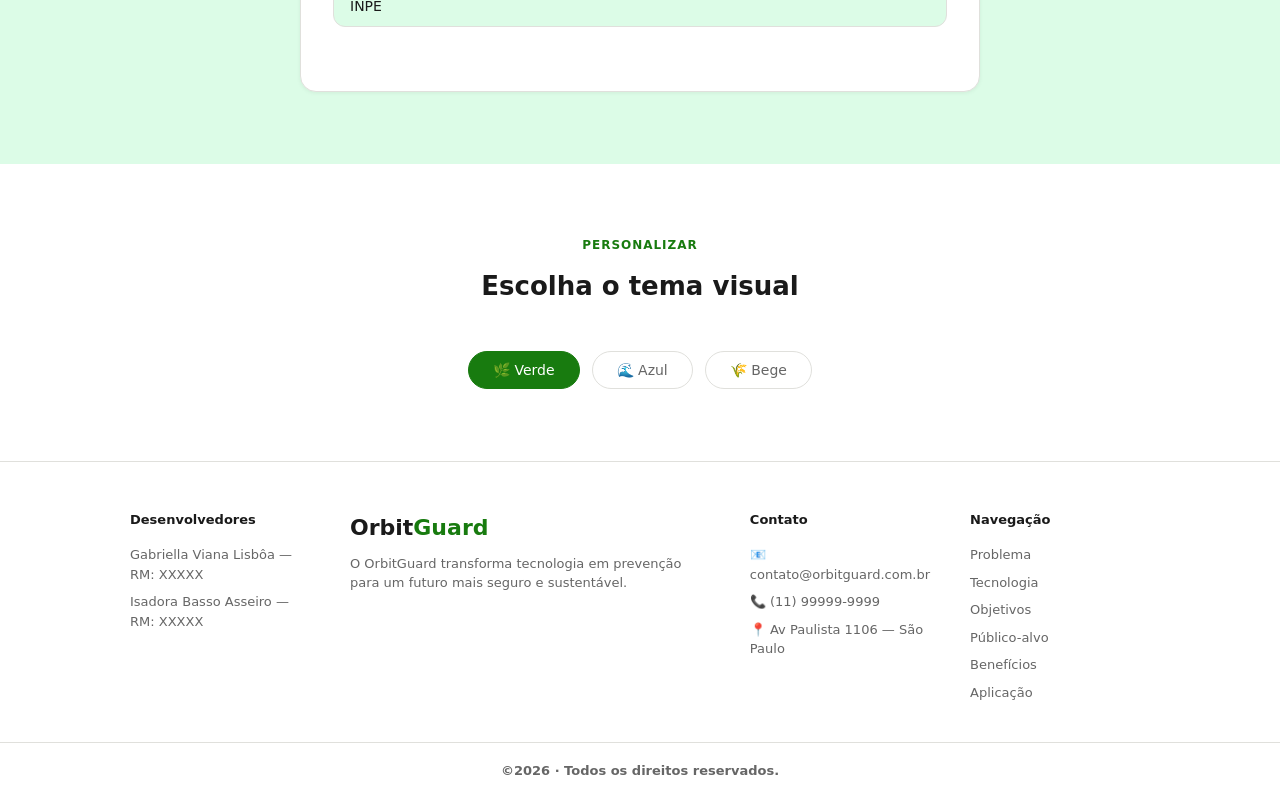
==== commit 4626cc74: "fix/correção do bug do icone" ====
--- a/index.html
+++ b/index.html
@@ -124,7 +124,7 @@
       <div class="cards-grid cards-grid-5">
 
         <div class="card card-centro">
-          <div class="card-icon">🛰️</div>
+          <div class="card-icon"><img src="./img/satelite.svg" alt="Ícone de satélite"></div>
           <h3>Dados de satélite</h3>
           <p>Imagens via satélite NASA capazes de detectar anomalias ambientais.</p>
         </div>
--- a/css/style.css
+++ b/css/style.css
@@ -171,23 +171,19 @@
  
 }
 
-.terra-img {
-  object-fit: cover;
-  width: 320px;
-  height: 320px;
-  
-  
- 
-}
 .terra-wrap {
-  width: 320px;
-  height: 320px;
+  width: 480px;
+  height: 480px;
   border-radius: 50%;
   overflow: hidden;
-  box-shadow: var(--shadow-md);
-
-}
-
+  box-shadow: 0 0 40px rgba(100, 180, 255, 0.4), 0 0 80px rgba(30, 100, 200, 0.2);
+}
+
+.terra-img {
+  width: 100%;
+  height: 100%;
+  object-fit: cover;
+}
 /* Botões do hero */
 .btn-primario {
   background: var(--green);
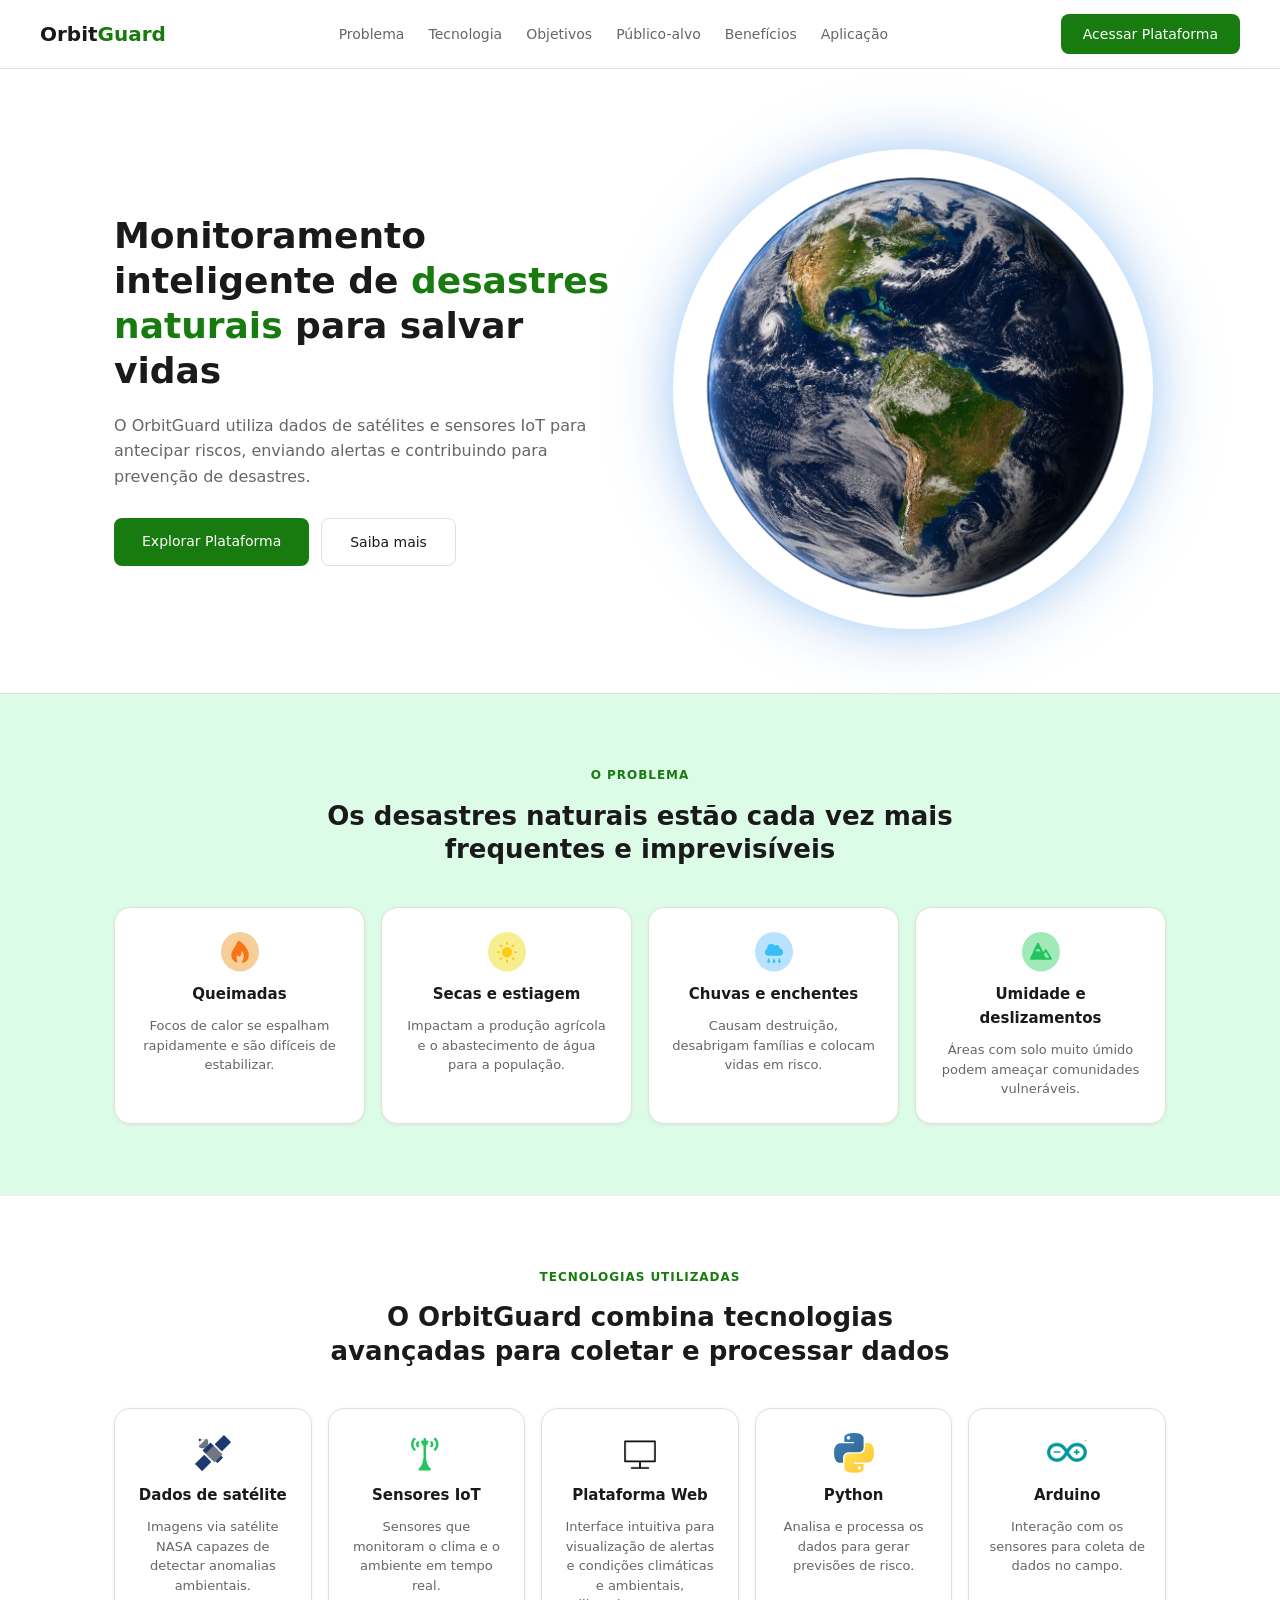
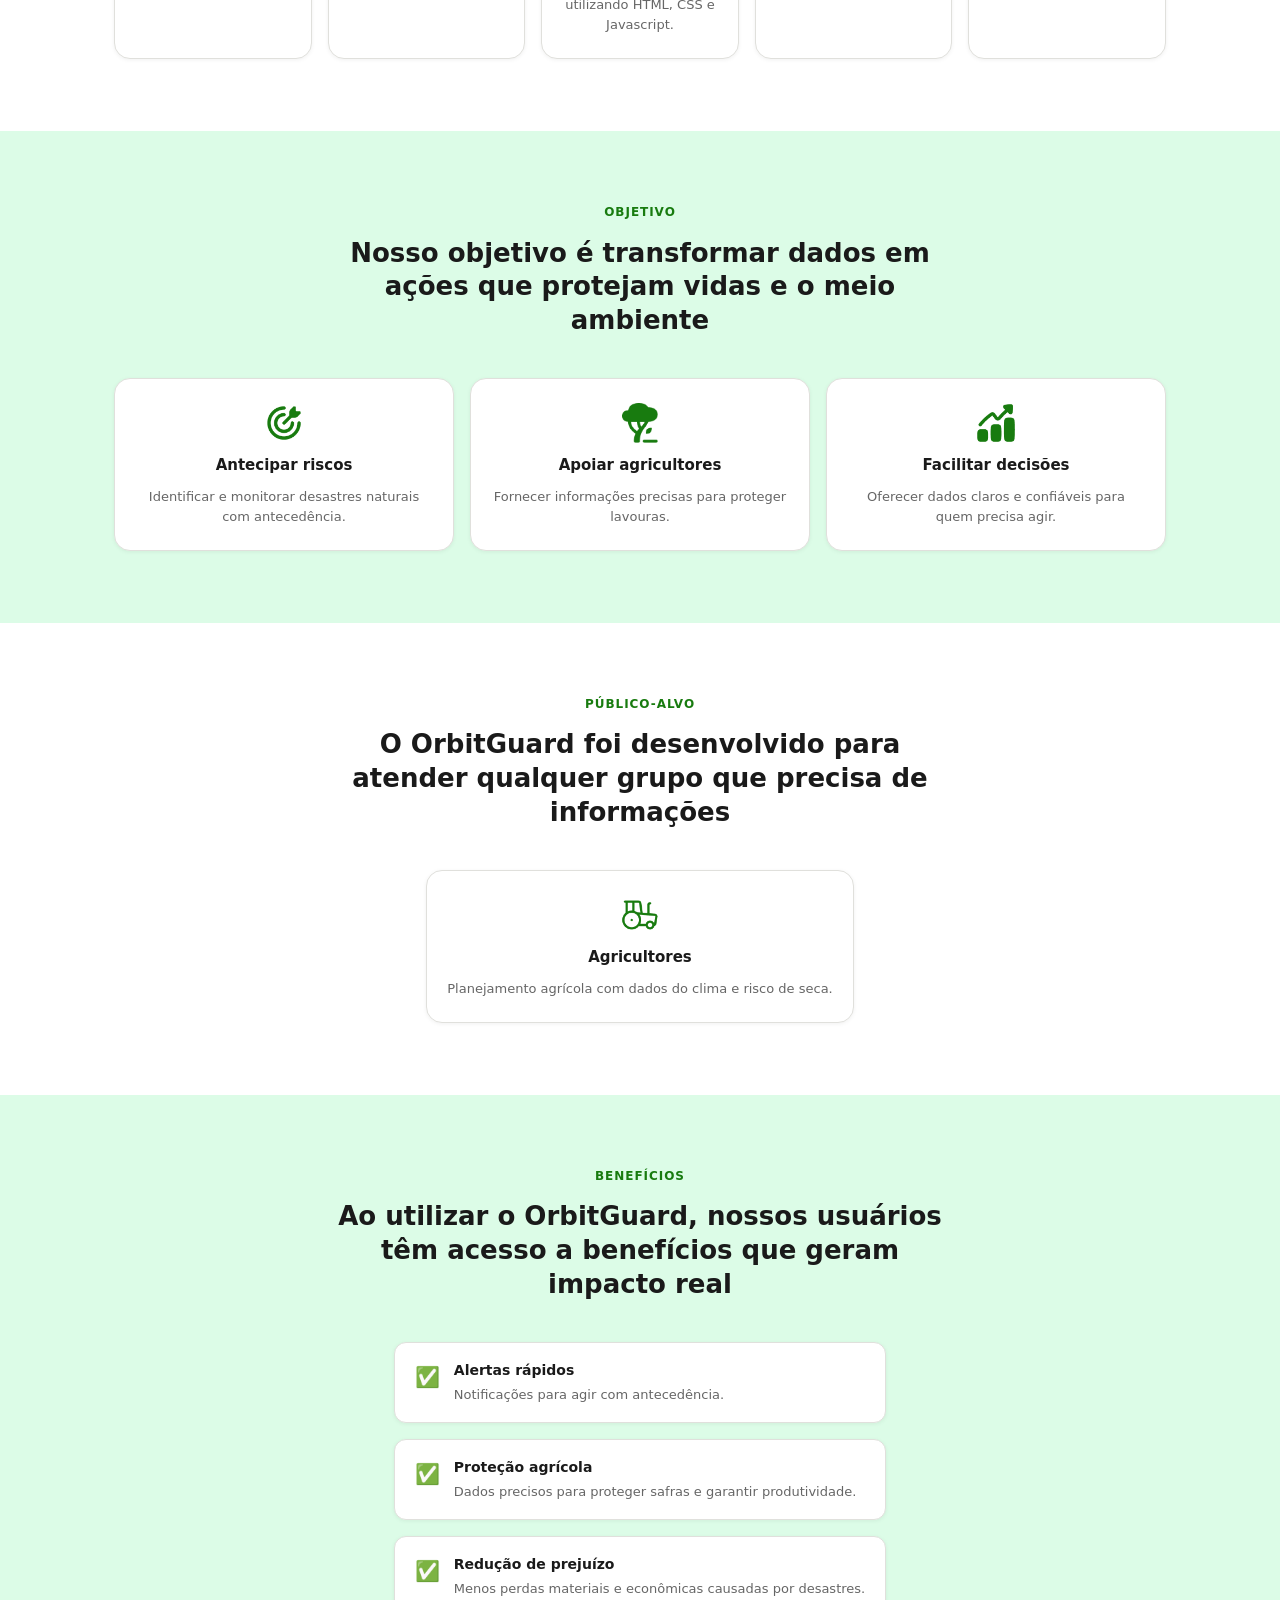
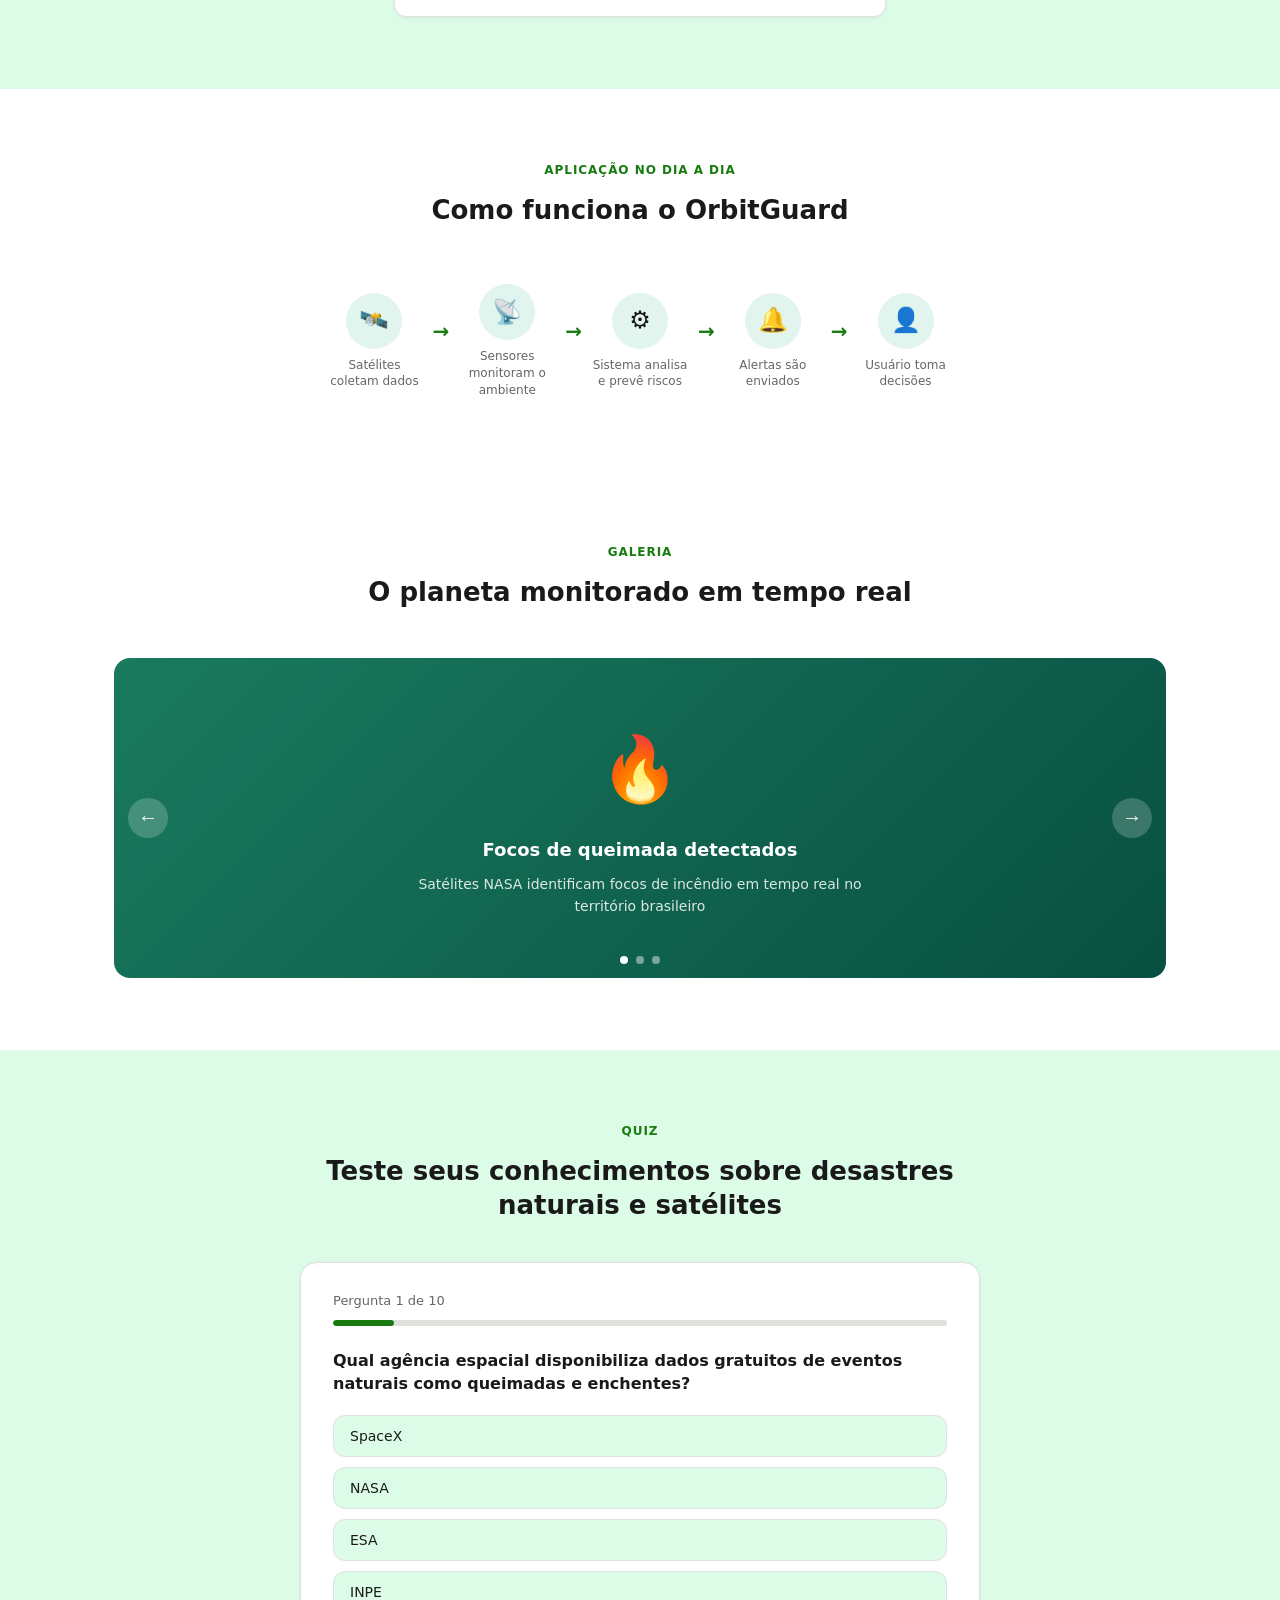
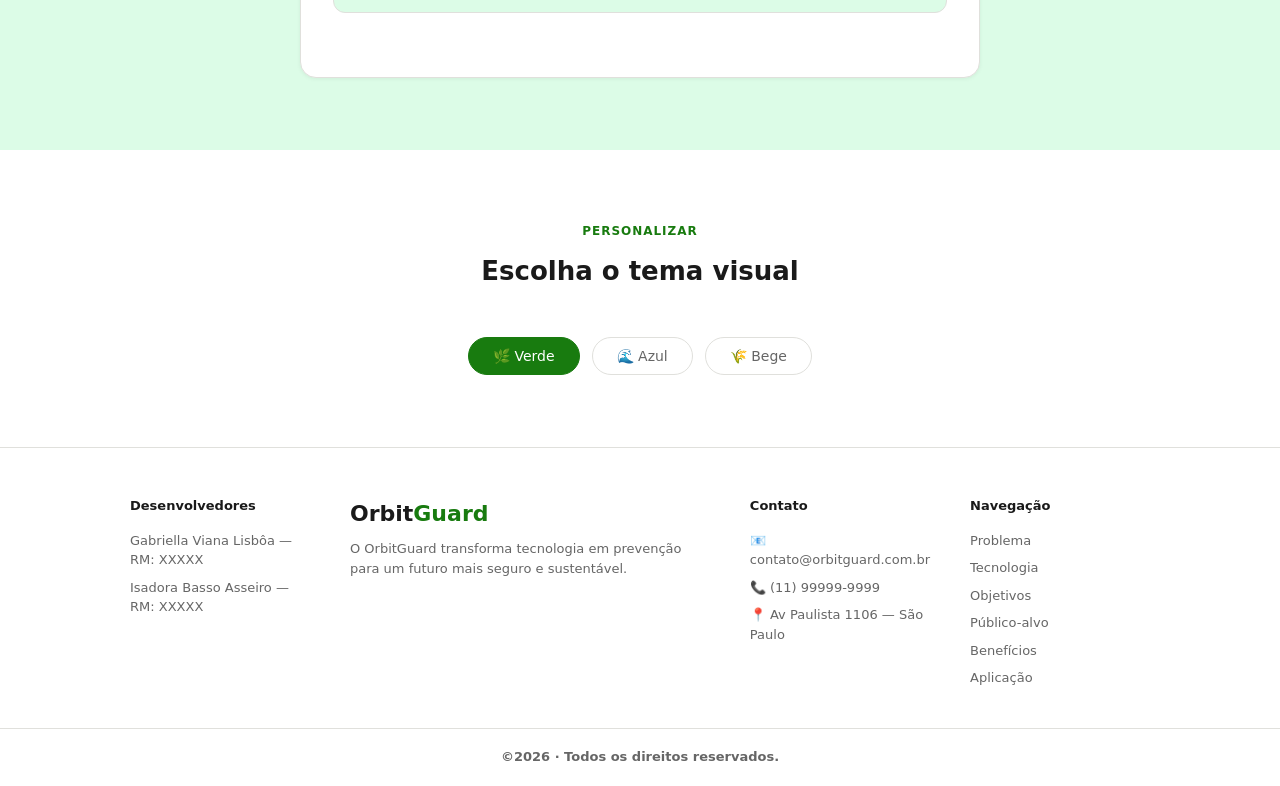
==== commit 30396d9e: "fix/correção do bug do icones" ====
--- a/index.html
+++ b/index.html
@@ -124,31 +124,32 @@
       <div class="cards-grid cards-grid-5">
 
         <div class="card card-centro">
-          <div class="card-icon"><img src="./img/satelite.svg" alt="Ícone de satélite"></div>
+          <div class="card-icon"><img src="./img/satelite.svg" alt="Ícone de satélite">
+          </div>
           <h3>Dados de satélite</h3>
           <p>Imagens via satélite NASA capazes de detectar anomalias ambientais.</p>
         </div>
 
         <div class="card card-centro">
-          <div class="card-icon">📡</div>
+          <div class="card-icon"><img src="./img/roentgen_tower-communication.svg" alt="Ícone de satélite"></div>
           <h3>Sensores IoT</h3>
           <p>Sensores que monitoram o clima e o ambiente em tempo real.</p>
         </div>
 
         <div class="card card-centro">
-          <div class="card-icon">🖥️</div>
+          <div class="card-icon"><img src="./img/line-md_computer.png" alt="Ícone de computador"></div>
           <h3>Plataforma Web</h3>
           <p>Interface intuitiva para visualização de alertas e condições climáticas e ambientais, utilizando HTML, CSS e Javascript.</p>
         </div>
 
         <div class="card card-centro">
-          <div class="card-icon">🐍</div>
+          <div class="card-icon"><img src="./img/logos_python.svg" alt="Ícone de Python"></div>
           <h3>Python</h3>
           <p>Analisa e processa os dados para gerar previsões de risco.</p>
         </div>
 
         <div class="card card-centro">
-          <div class="card-icon">🤖</div>
+          <div class="card-icon"><img src="./img/devicon_arduino.png" alt="Ícone de Arduino"></div>
           <h3>Arduino</h3>
           <p>Interação com os sensores para coleta de dados no campo.</p>
         </div>
@@ -170,20 +171,20 @@
 
       <div class="cards-grid cards-grid-3">
 
-        <div class="card">
-          <div class="card-icon">🎯</div>
+       <div class="card card-centro">
+          <div class="card-icon"><img src="./img/riscos.png" alt="Ícone de decisões"></div>
           <h3>Antecipar riscos</h3>
           <p>Identificar e monitorar desastres naturais com antecedência.</p>
         </div>
 
-        <div class="card">
-          <div class="card-icon">🌱</div>
+        <div class="card card-centro">
+          <div class="card-icon"><img src="./img/agricultor.png" alt="Ícone de agricultura"></div>
           <h3>Apoiar agricultores</h3>
           <p>Fornecer informações precisas para proteger lavouras.</p>
         </div>
 
-        <div class="card">
-          <div class="card-icon">📊</div>
+        <div class="card card-centro">
+          <div class="card-icon"><img src="./img/decisões.png" alt="Ícone de decisões"></div>
           <h3>Facilitar decisões</h3>
           <p>Oferecer dados claros e confiáveis para quem precisa agir.</p>
         </div>
@@ -206,7 +207,7 @@
       <div class="cards-grid cards-grid-3 cards-grid-centro">
 
         <div class="card card-centro">
-          <div class="card-icon">🌾</div>
+          <div class="card-icon"><img src="./img/lucide_tractor.png" alt="Ícone de tractor"></div>
           <h3>Agricultores</h3>
           <p>Planejamento agrícola com dados do clima e risco de seca.</p>
         </div>
--- a/css/style.css
+++ b/css/style.css
@@ -8,7 +8,7 @@
 }
 :root {
   --green:       #187B0F;
-  --green-dark:  #187B0F;
+  --green-dark:  #187B0f;
   --green-light: #E1F5EE;
   --bg:          #DCFCE7;
   --bg-alt:      #eaf0ea;
@@ -180,9 +180,11 @@
 }
 
 .terra-img {
+ 
   width: 100%;
   height: 100%;
   object-fit: cover;
+  transform: scale(1.05);
 }
 /* Botões do hero */
 .btn-primario {
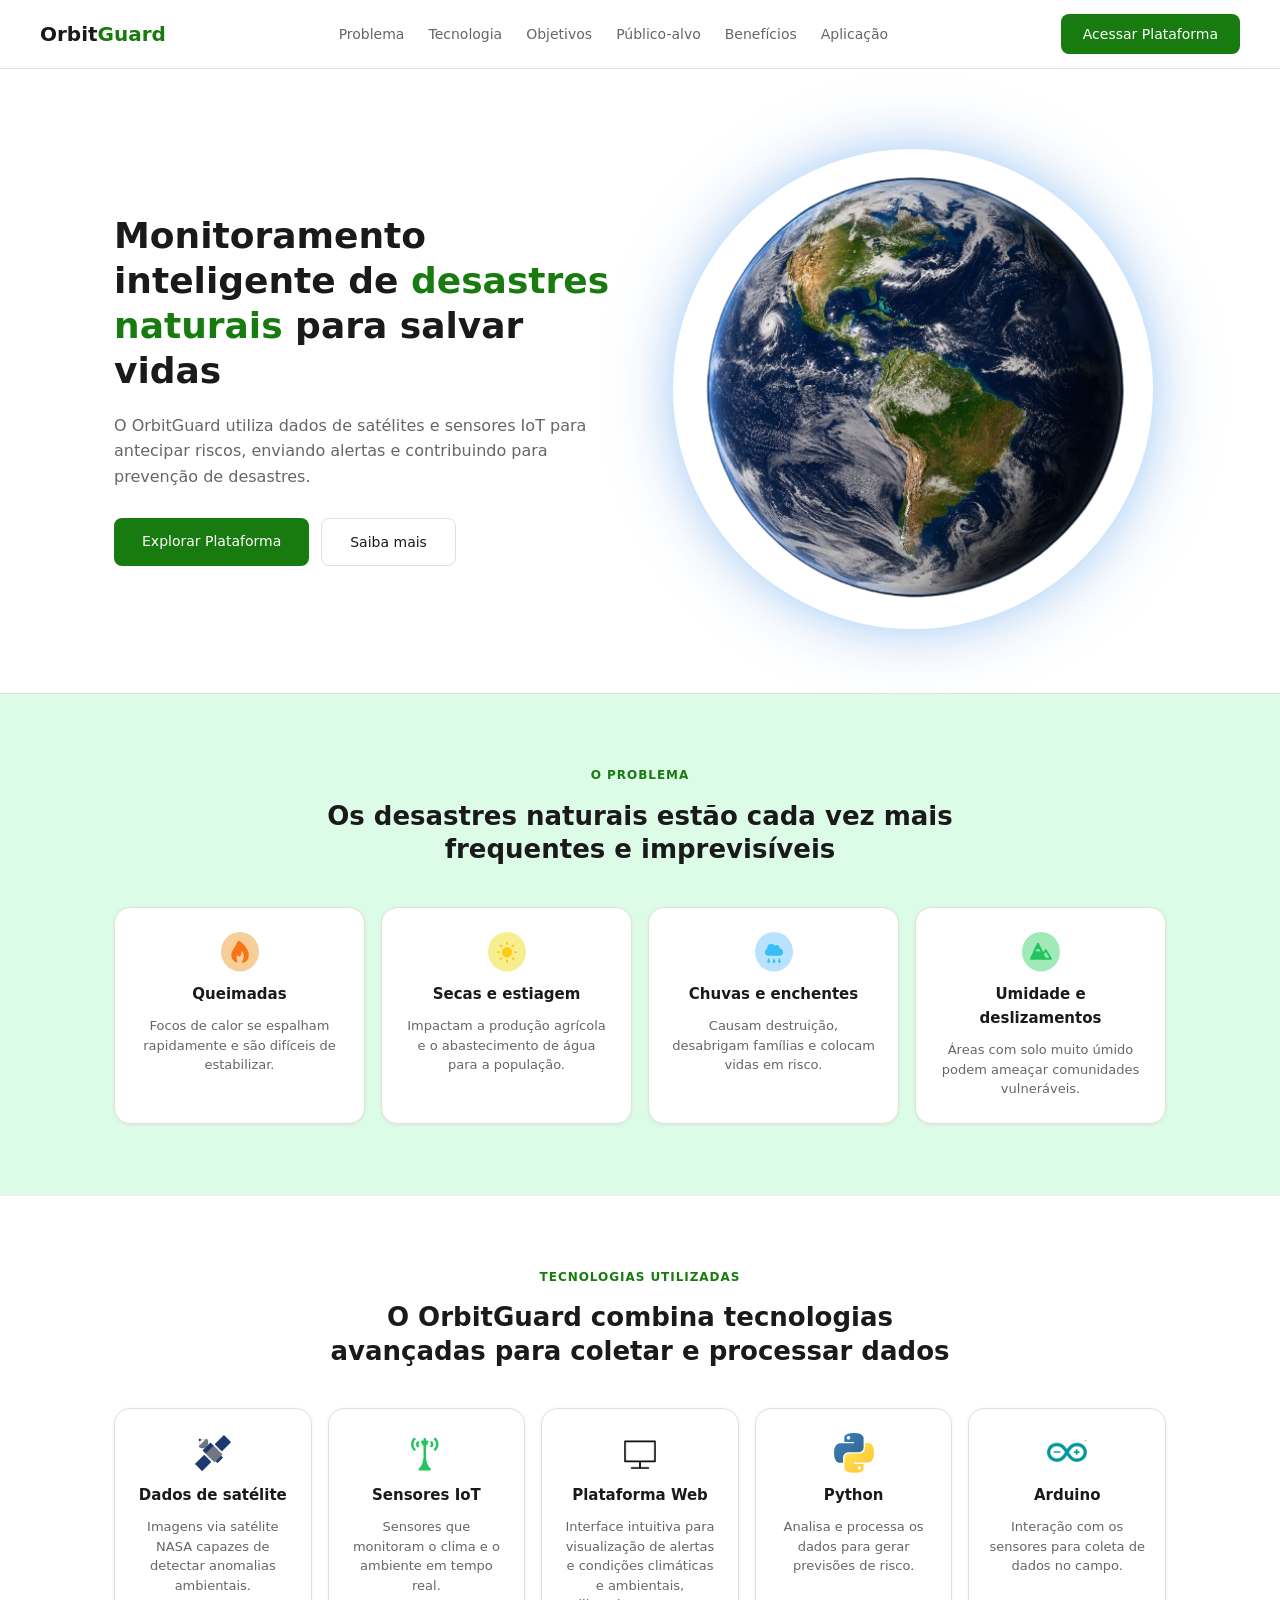
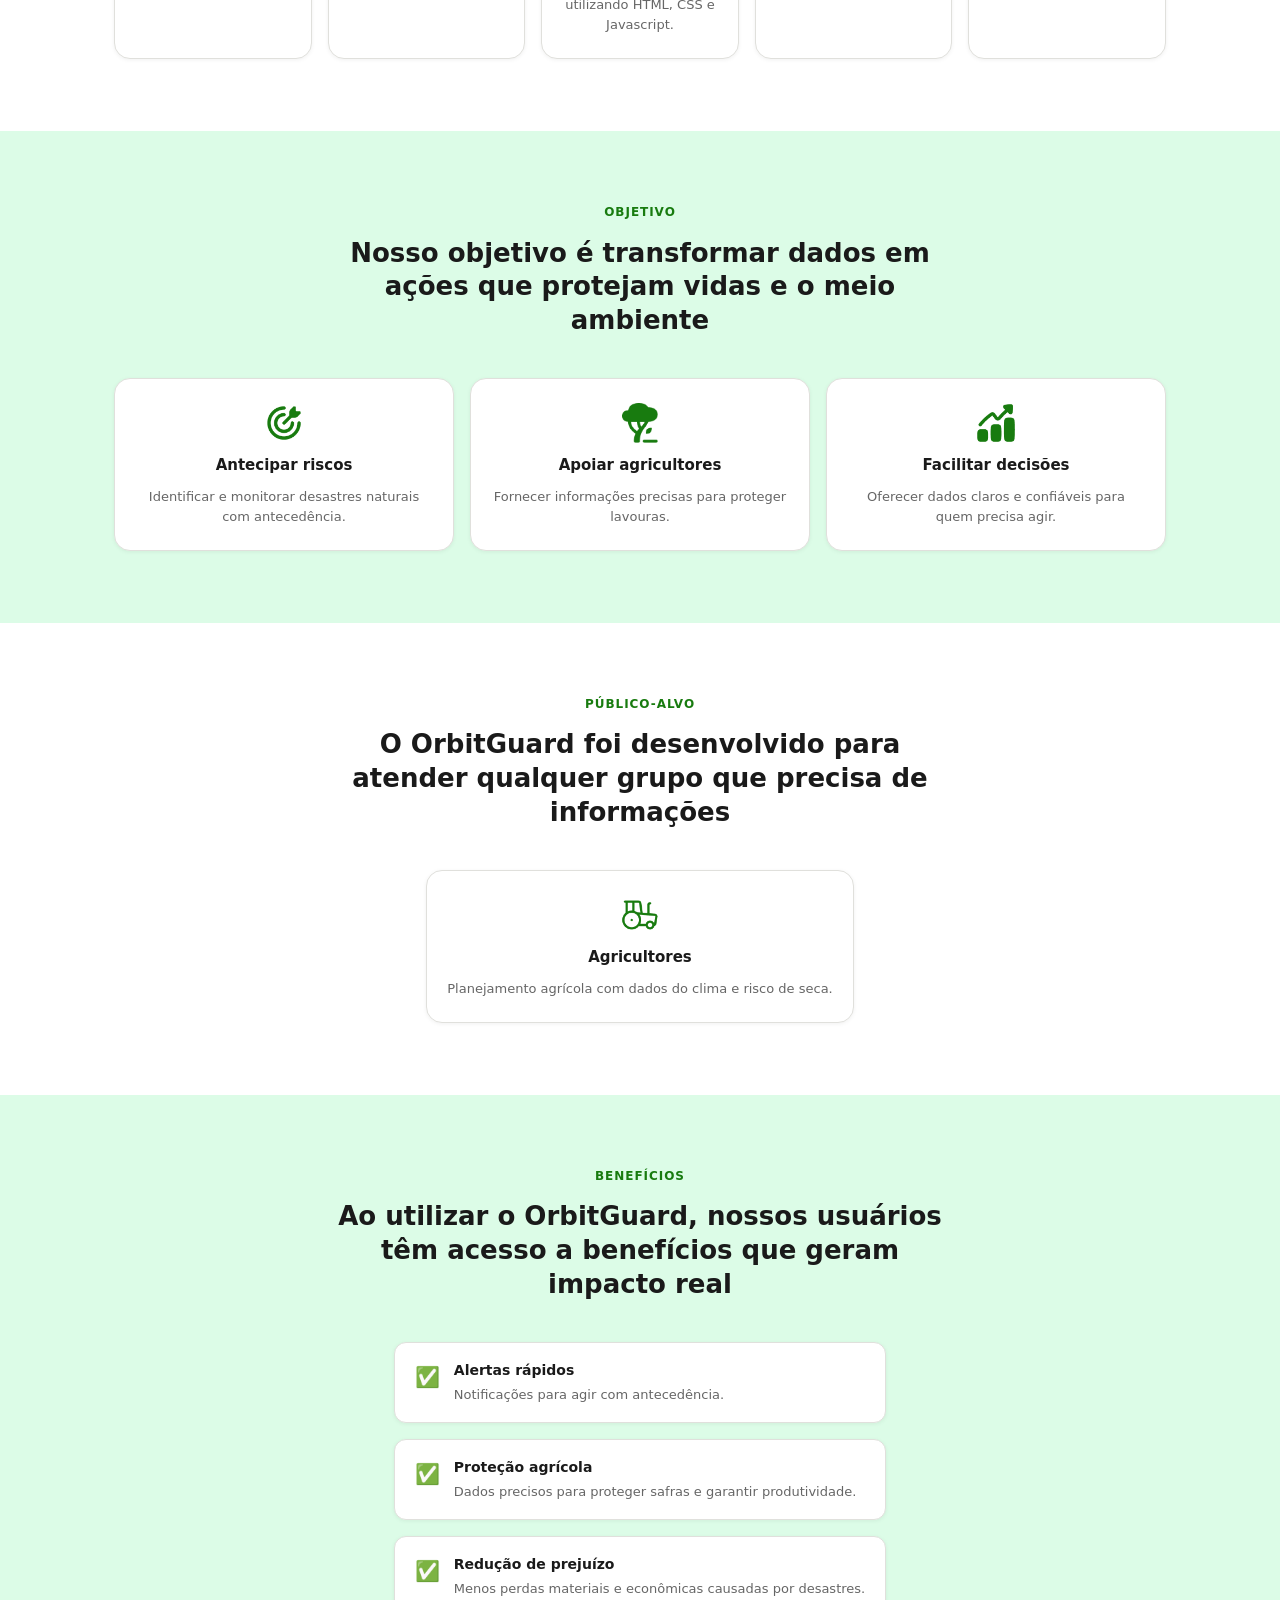
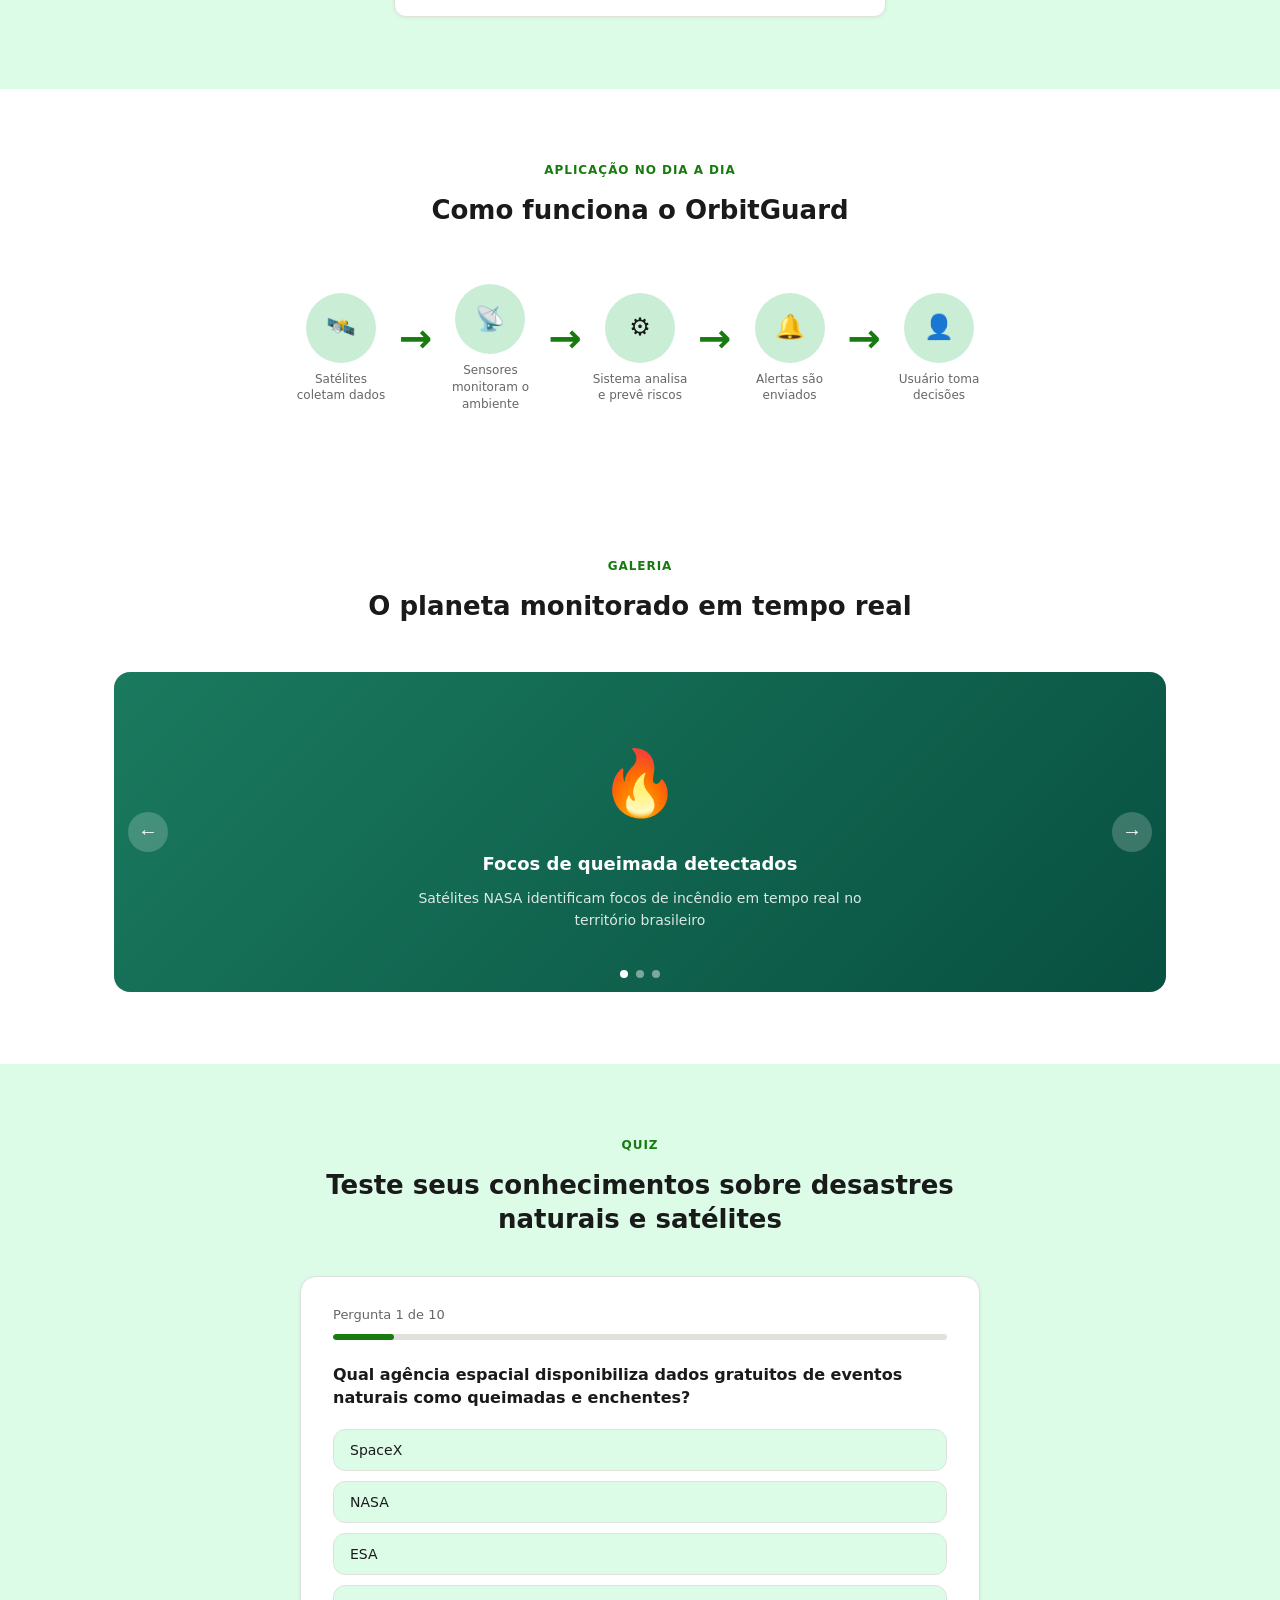
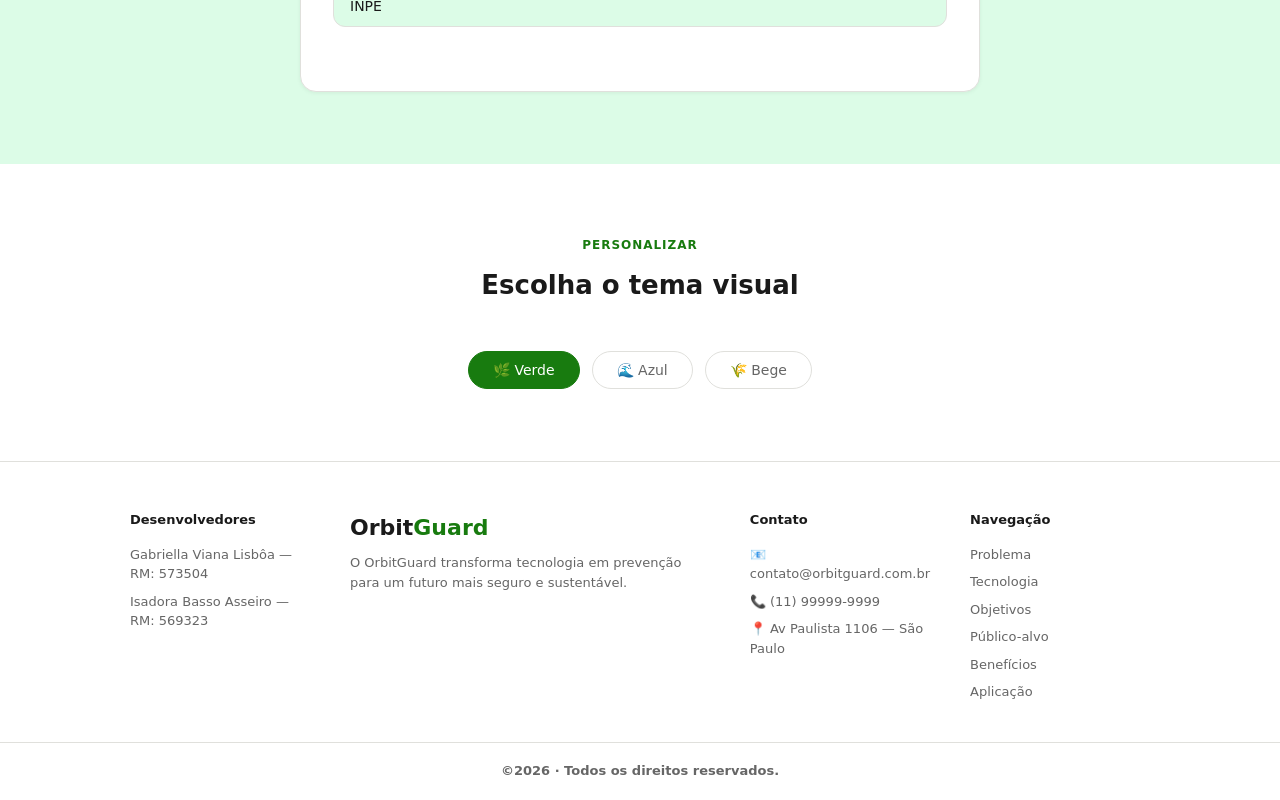
==== commit 5ec57ce4: "feat/inseri imagens na pasta img" ====
--- a/index.html
+++ b/index.html
@@ -443,8 +443,8 @@
       <div class="footer-col">
         <strong>Desenvolvedores</strong>
         <!-- Coloque aqui o nome e RM de cada integrante -->
-        <p>Gabriella Viana Lisbôa — RM: XXXXX</p>
-        <p>Isadora Basso Asseiro — RM: XXXXX</p>
+        <p>Gabriella Viana Lisbôa — RM: 573504</p>
+        <p>Isadora Basso Asseiro — RM:  569323</p>
       </div>
 
       <div class="footer-col footer-brand">
--- a/css/style.css
+++ b/css/style.css
@@ -9,7 +9,7 @@
 :root {
   --green:       #187B0F;
   --green-dark:  #187B0f;
-  --green-light: #E1F5EE;
+  --green-light: #CAEDD5;
   --bg:          #DCFCE7;
   --bg-alt:      #eaf0ea;
   --white:       #ffffff;
@@ -417,8 +417,8 @@
 }
 
 .fluxo-icon {
-  width: 56px;
-  height: 56px;
+  width: 70px;
+  height: 70px;
   background: var(--green-light);
   border-radius: 50%;
   display: flex;
@@ -434,7 +434,7 @@
 }
 
 .fluxo-seta {
-  font-size: 20px;
+  font-size: 40px;
   color: var(--green);
   font-weight: 700;
   padding-bottom: 20px;
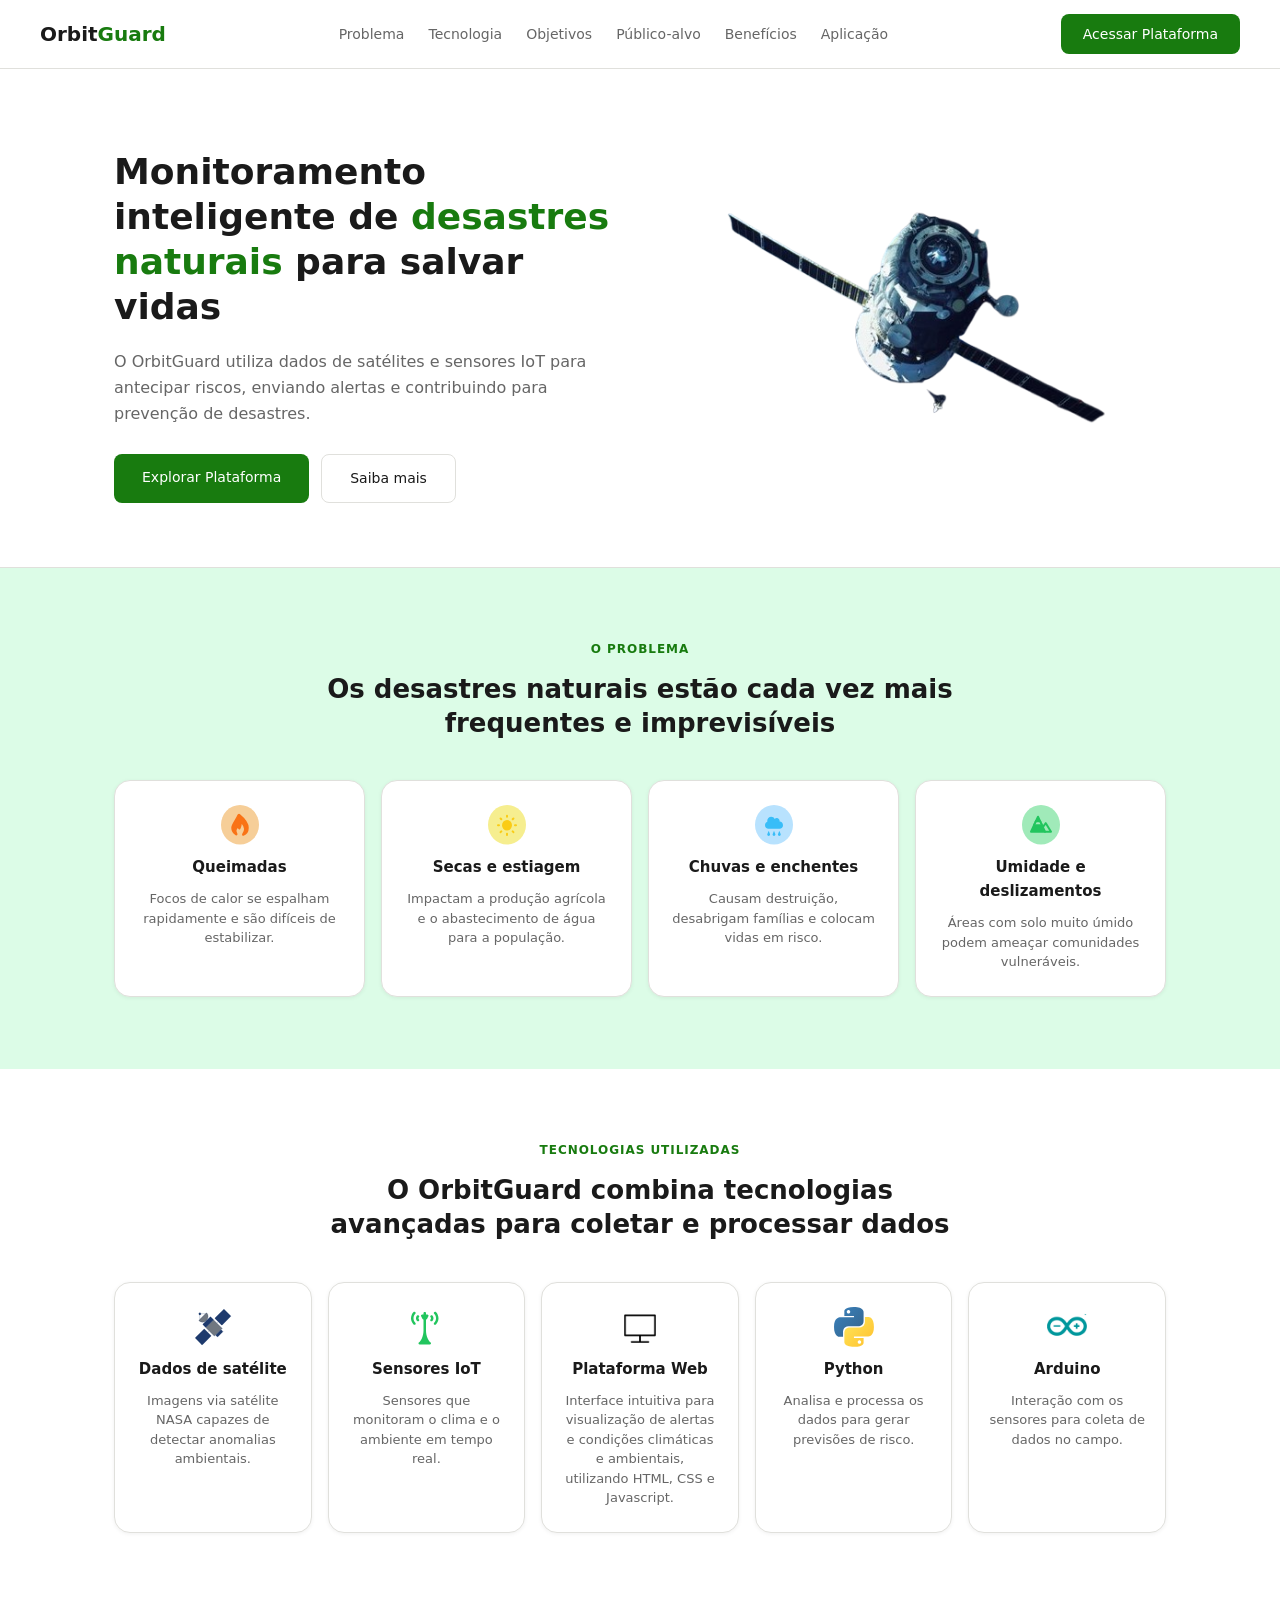
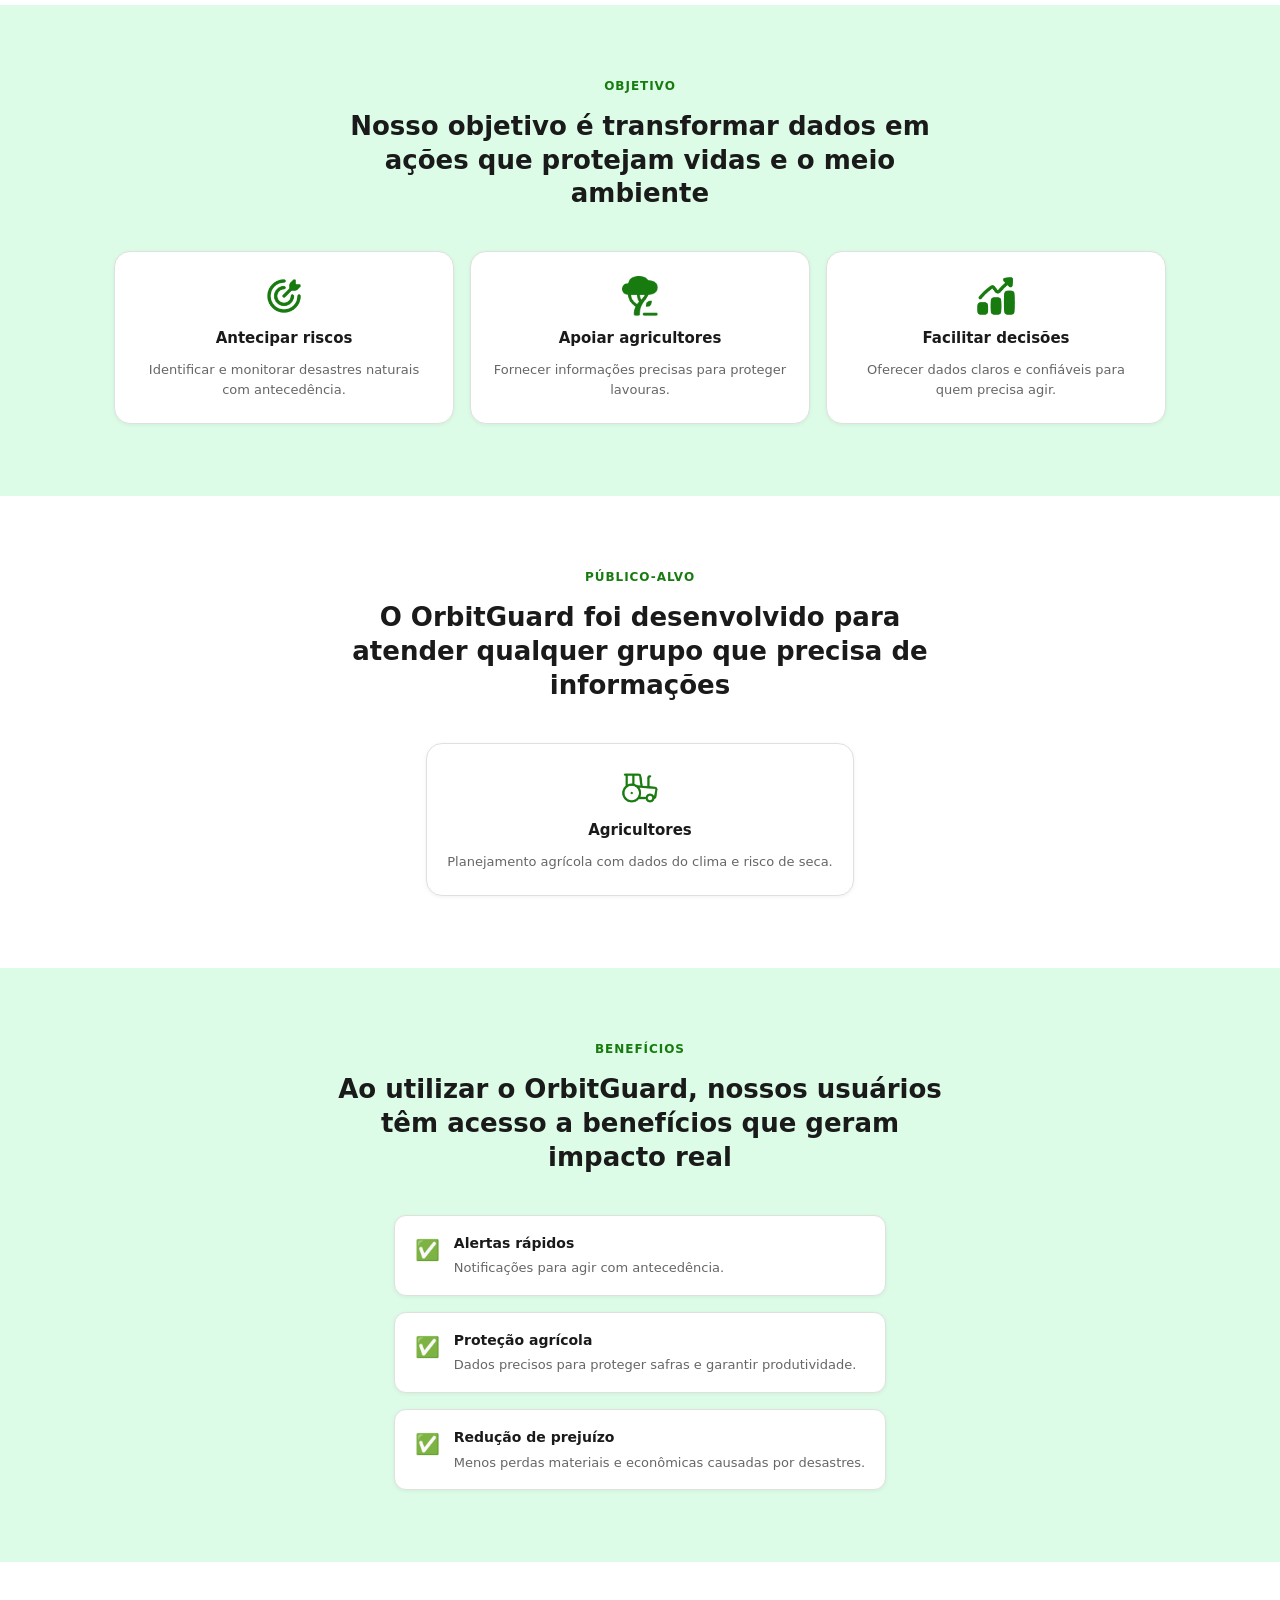
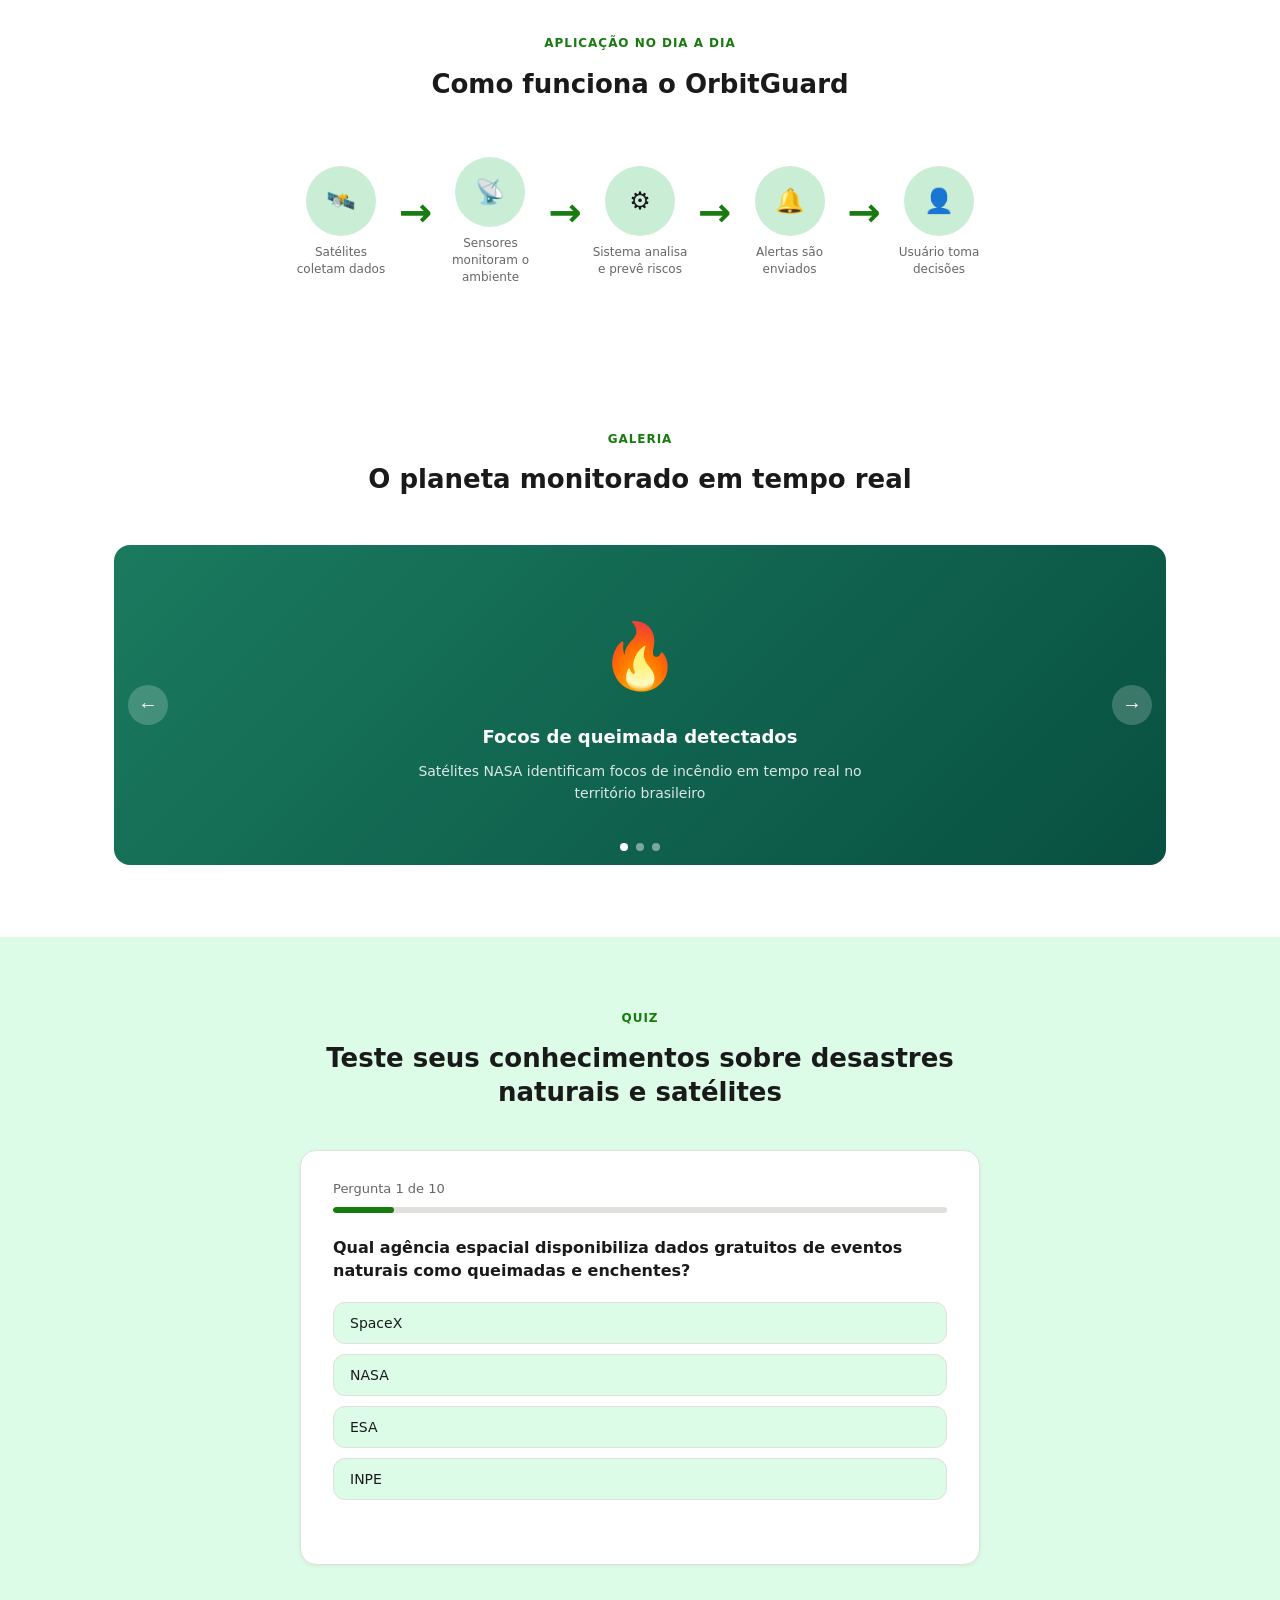
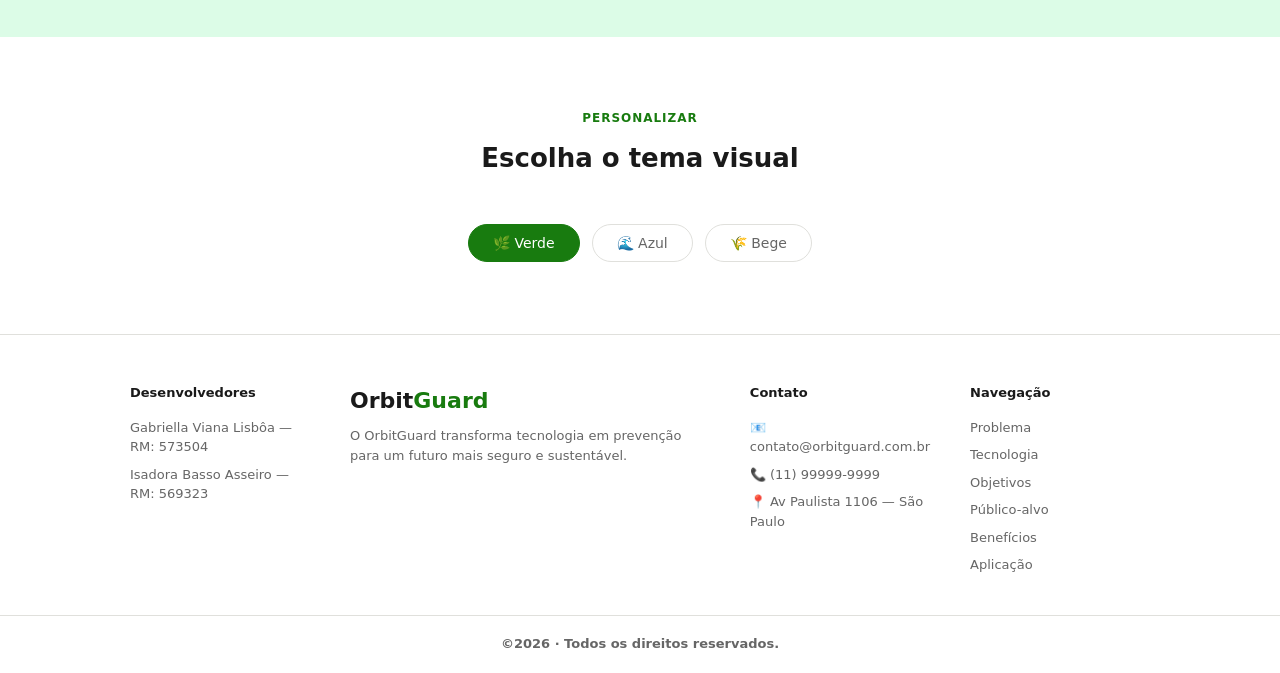
==== commit 68f73a1e: "fix/correção de alguns estilos da plataforma" ====
--- a/index.html
+++ b/index.html
@@ -57,13 +57,12 @@
         </div>
       </div>
       <div class="hero-imagem">
-        <div class="terra-wrap">
+        
           <!-- Blue Marble — foto oficial da NASA, domínio público -->
-          <img class="terra-img" src="./img/ChatGPT_Image_4_de_jun._de_2026__15_25_46-removebg-preview.png" alt="Planeta Terra visto do espaço">
+          <img class="terra-img" src="./img/05102f57ef6ff930f27c7d10e3046aad-removebg-preview.png" alt="Planeta Terra visto do espaço">
            
         
         </div>
-      </div>
     </div>
   </section>
 
--- a/css/style.css
+++ b/css/style.css
@@ -184,7 +184,7 @@
   width: 100%;
   height: 100%;
   object-fit: cover;
-  transform: scale(1.05);
+  transform: scale(1.15);
 }
 /* Botões do hero */
 .btn-primario {
